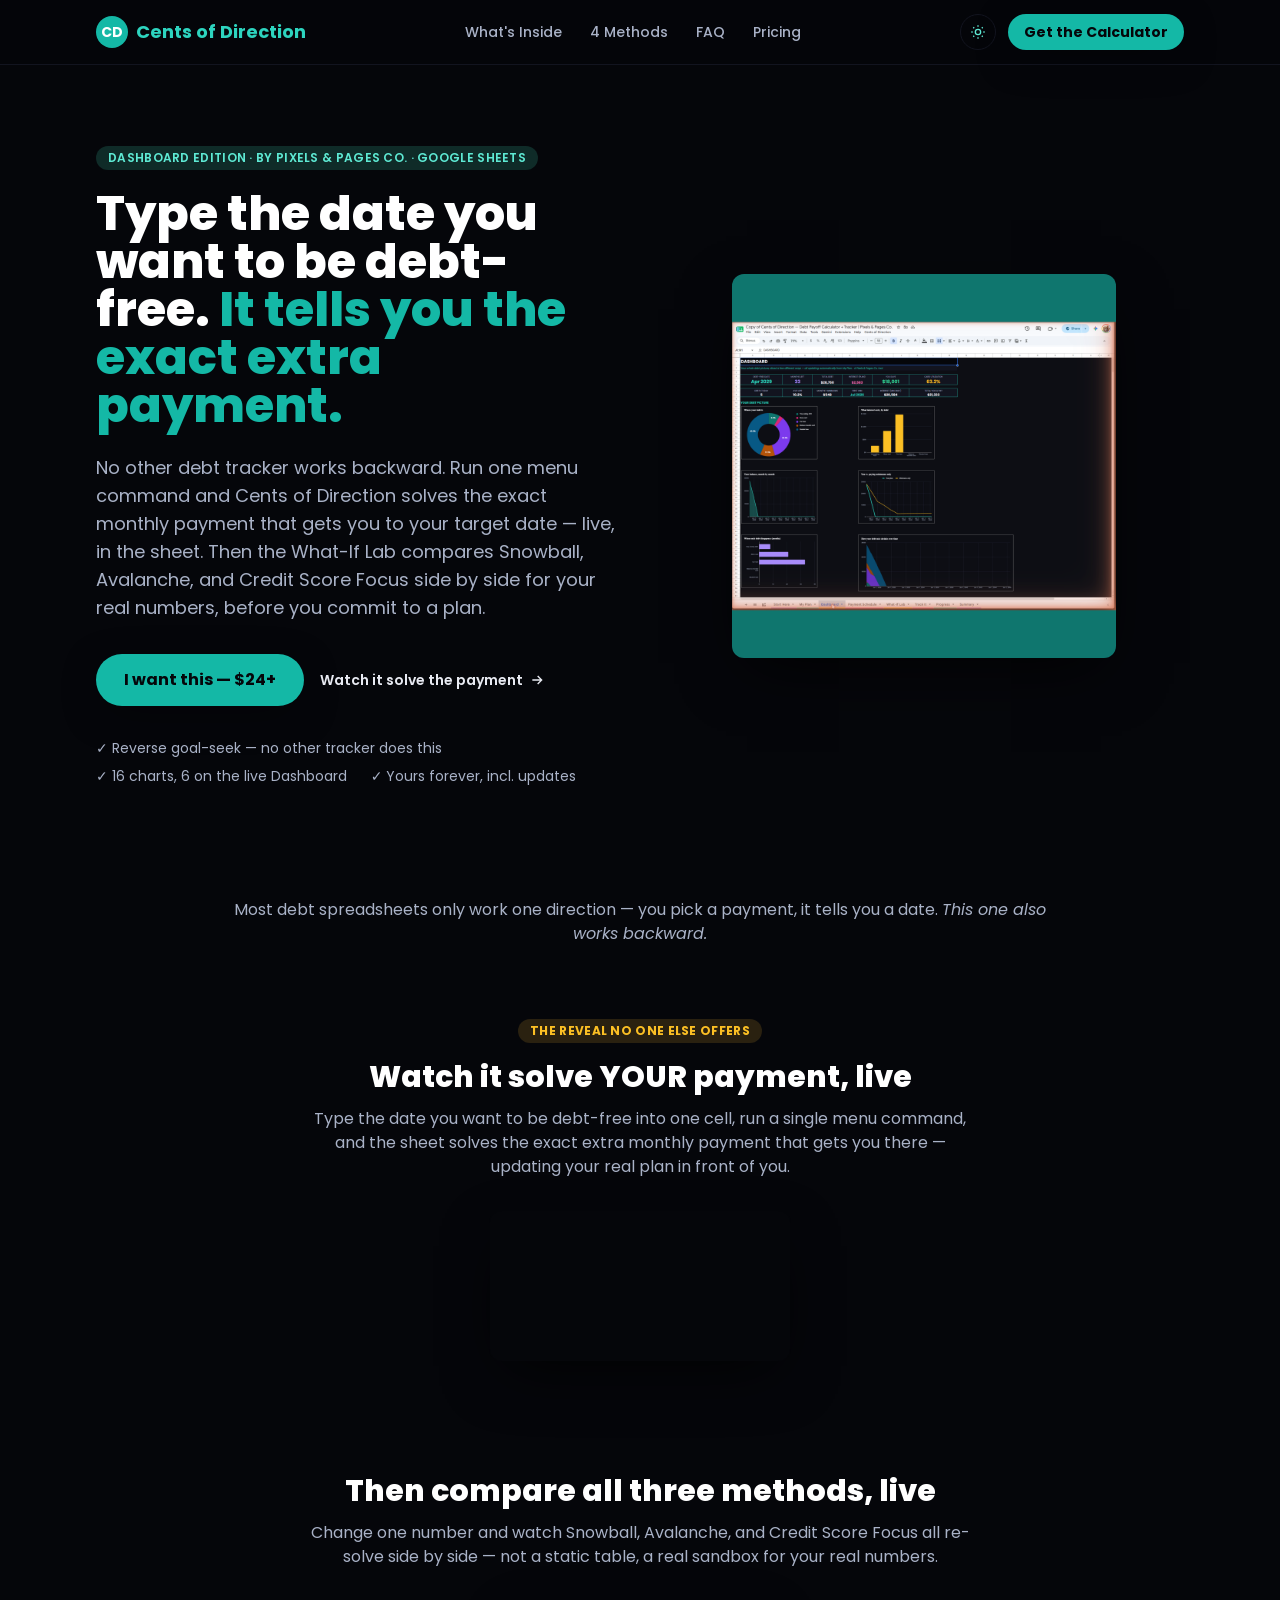
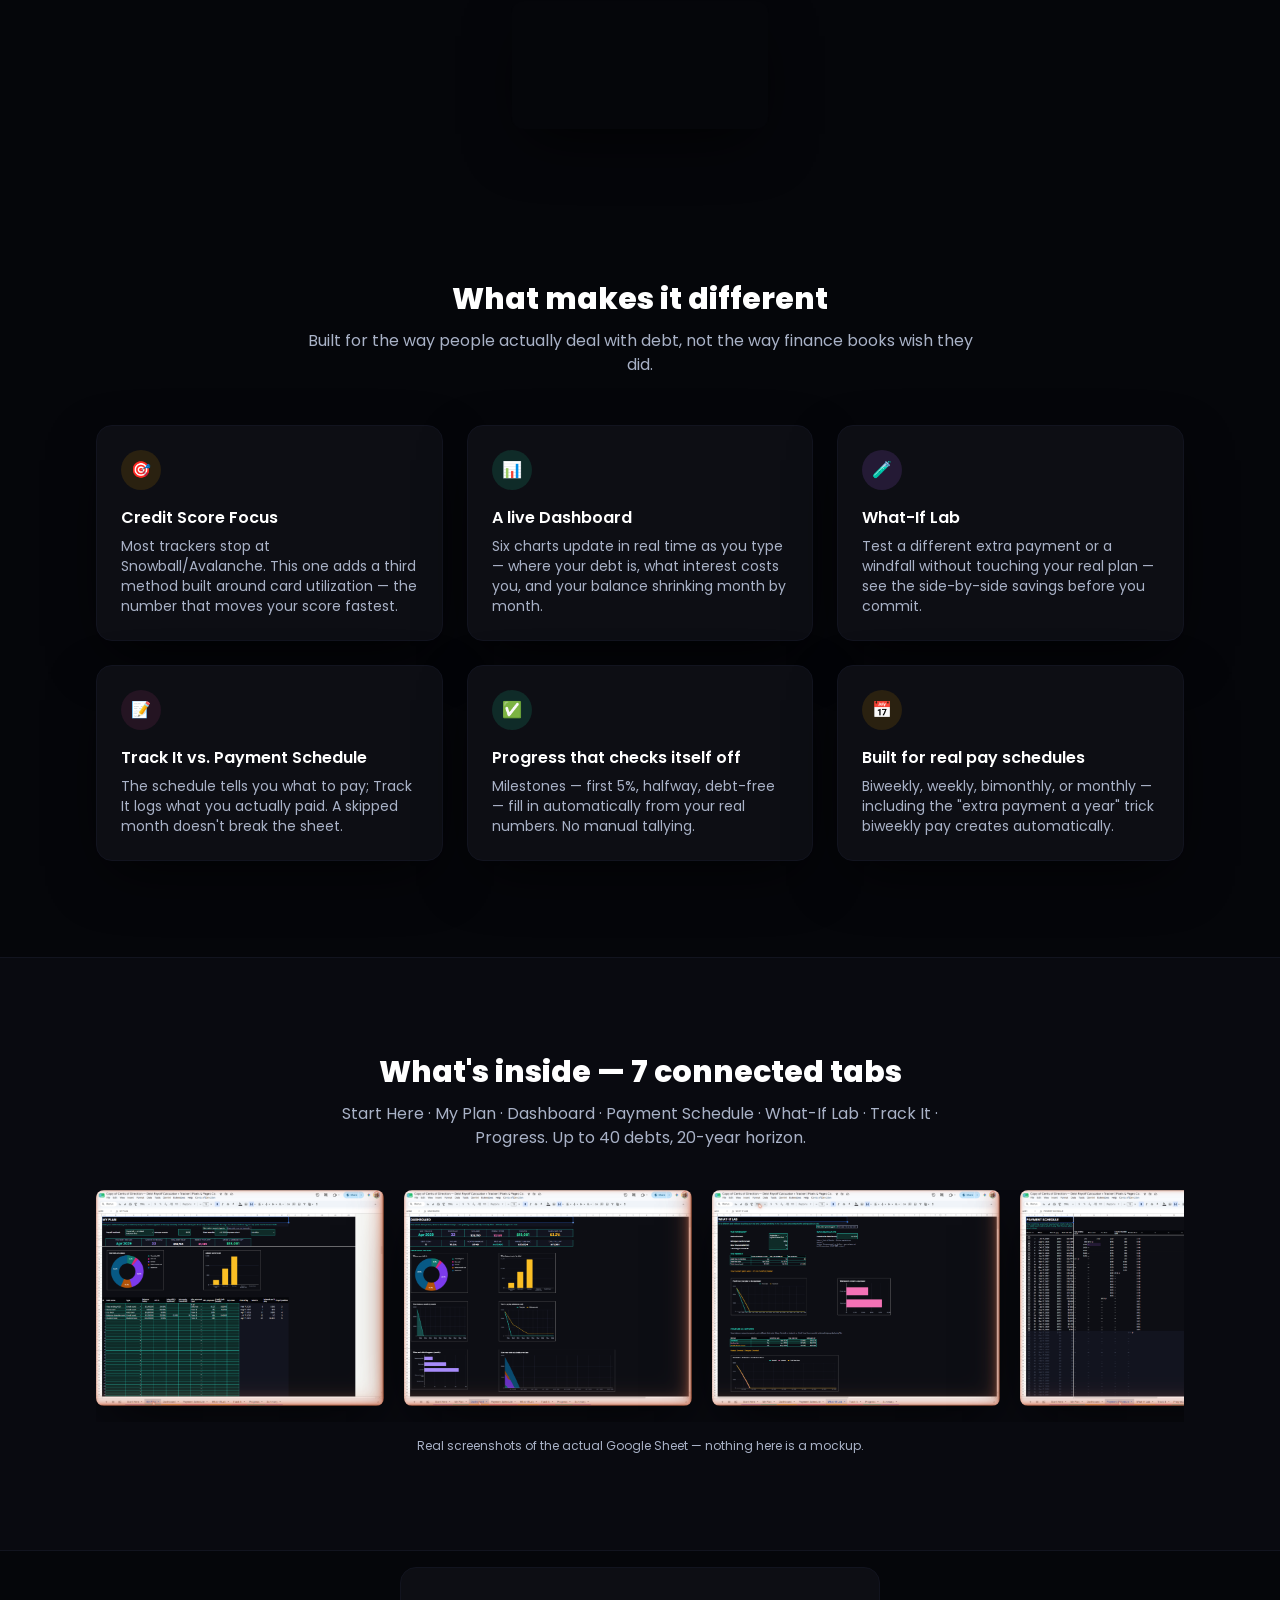
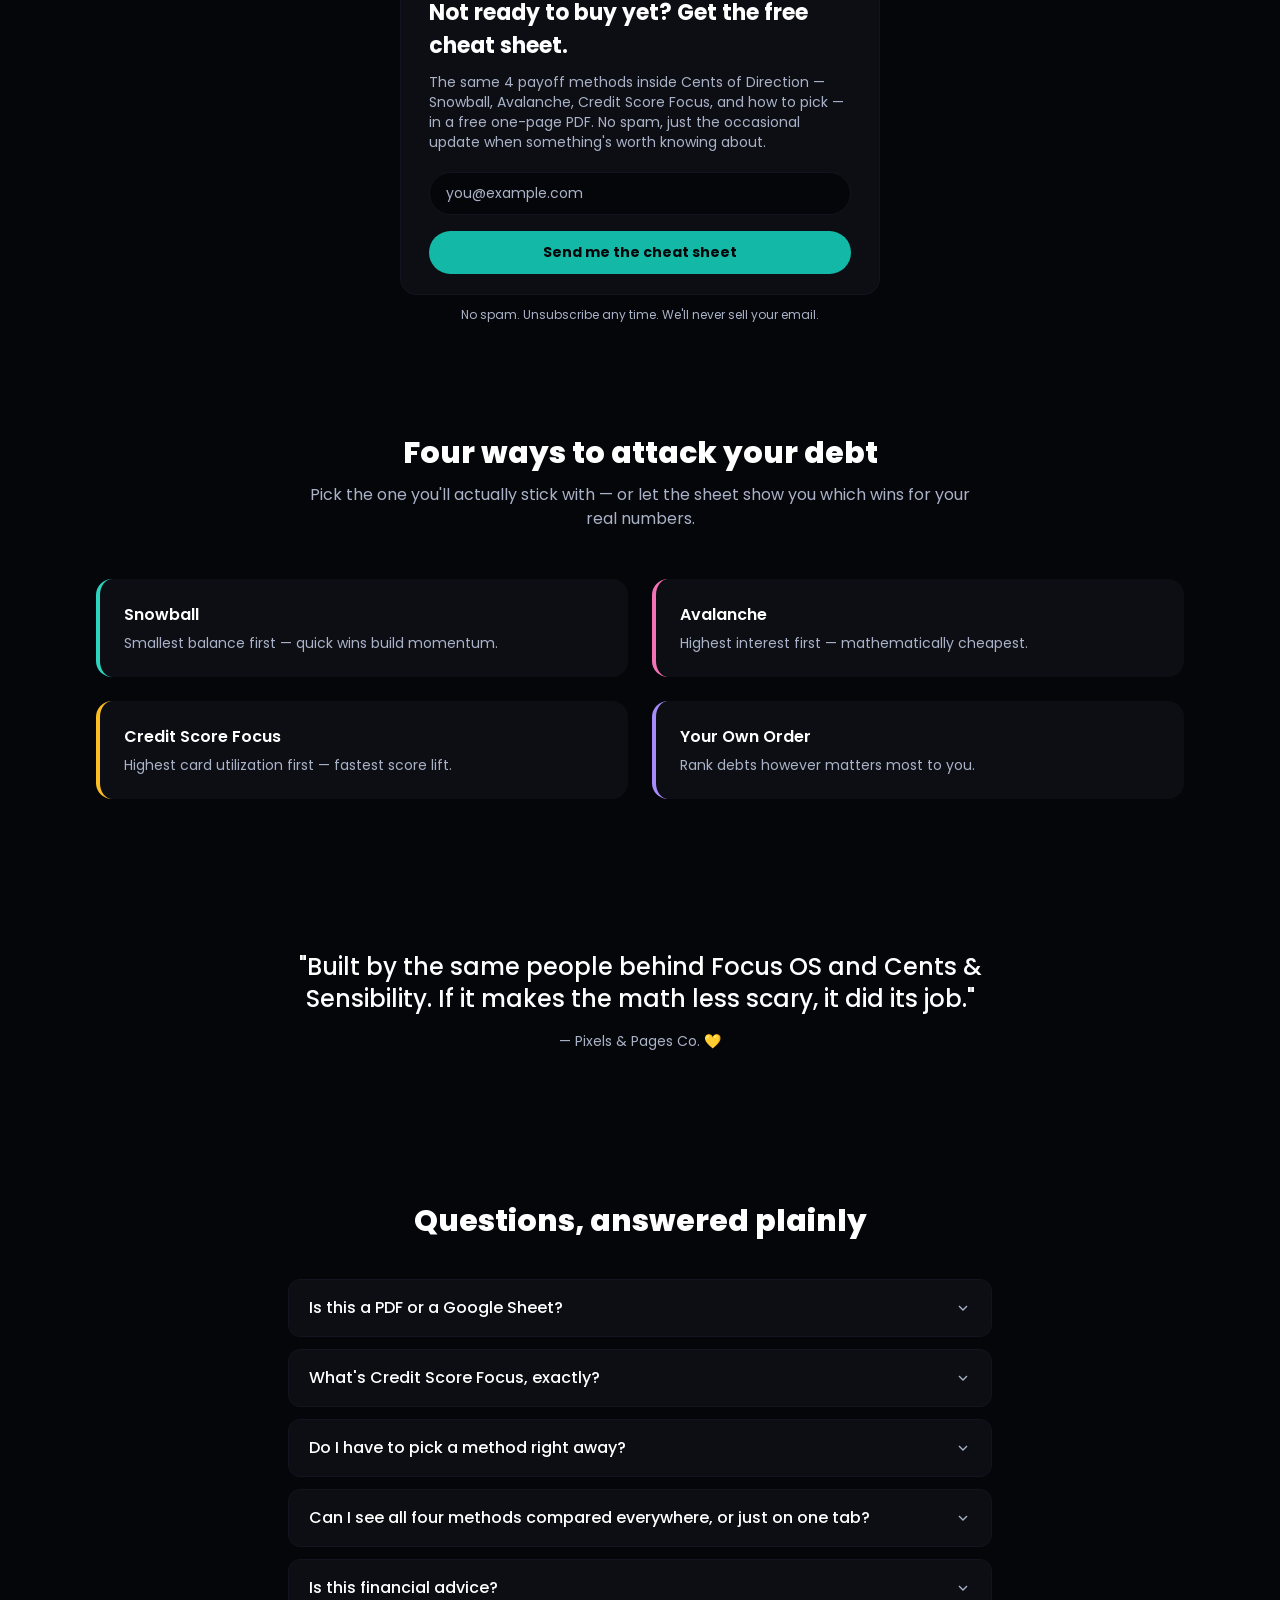
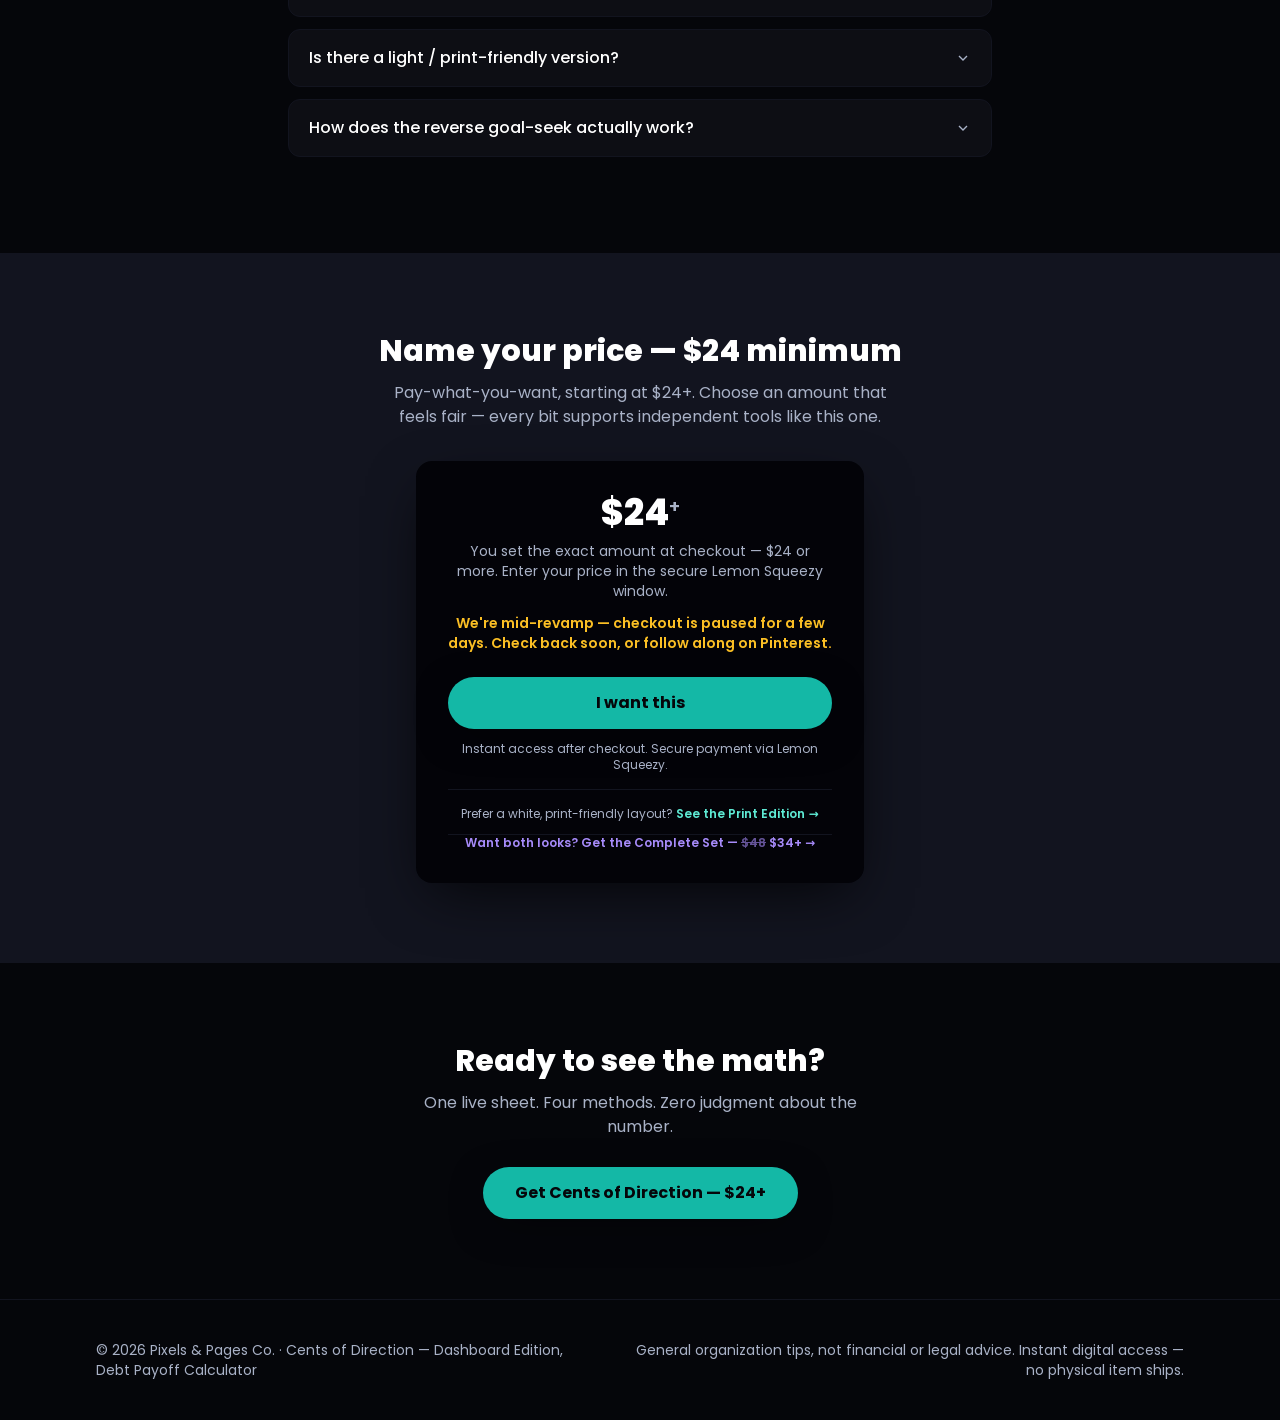
==== cents-of-direction-dark-gumroad.html @ b5b1a387 "Add Gumroad-checkout landing page variants; fix carousel lazy-load and Complete Set cross-sell LS ch" ====
<!DOCTYPE html>
<html lang="en">
<head>
<meta charset="UTF-8" />
<meta name="viewport" content="width=device-width, initial-scale=1.0" />
<title>Cents of Direction — Dashboard Edition | Debt Payoff Calculator &amp; Reverse Goal-Seek</title>
<meta name="description" content="A debt payoff calculator that works backward: type the date you want to be debt-free and it solves the exact extra payment. Snowball, Avalanche, Credit Score Focus, or your own order, with a live 3-way What-If Lab, 16 charts, and a real Dashboard. 100% Google Sheets." />
<meta name="keywords" content="debt payoff calculator, debt snowball, debt avalanche, debt free planner, budget spreadsheet, Google Sheets template, credit card payoff, debt free journey, pay off debt fast, debt tracker printable, reverse goal seek" />
<link rel="canonical" href="https://trevm03-bit.github.io/cents-of-direction/cents-of-direction-dark.html" />
<meta name="robots" content="noindex,follow" />
<!-- Gumroad checkout (softlaunch, LS pending): https://trevster64.gumroad.com/l/cfpmz -->
<!-- TEMP GUMROAD VARIANT 2026-07-20: generated from cents-of-direction-dark.html while LS's checkout is paused pending Stripe review. Once LS clears, decide whether to keep this as a permanent Gumroad-primary path or retire it and re-enable the LS buttons on the main file (see cents-of-direction-RESUME-NEXT.md). -->
<link rel="stylesheet" href="dark/tailwind.css">
<link rel="preconnect" href="https://fonts.googleapis.com"><link href="https://fonts.googleapis.com/css2?family=Poppins:wght@400;500;600;700;800&display=swap" rel="stylesheet">
<script data-goatcounter="https://pixelandpagesco.goatcounter.com/count" async src="//gc.zgo.at/count.js"></script>
<style>
  html { scroll-behavior: smooth; }
  @media (prefers-reduced-motion: reduce) {
    html { scroll-behavior: auto; }
    *, *::before, *::after { animation-duration: 0.001ms !important; animation-iteration-count: 1 !important; transition-duration: 0.001ms !important; }
  }
  .reveal { opacity: 0; transform: translateY(18px); transition: opacity 0.7s ease, transform 0.7s ease; }
  .reveal.in { opacity: 1; transform: translateY(0); }
  .cover-scroll { scrollbar-width: thin; }
  .cover-scroll::-webkit-scrollbar { height: 8px; }
  .cover-scroll::-webkit-scrollbar-thumb { background: rgba(45,212,191,0.3); border-radius: 8px; }
  .float-slow { animation: floaty 6s ease-in-out infinite; }
  @keyframes floaty { 0%,100% { transform: translateY(0px) rotate(-1deg); } 50% { transform: translateY(-10px) rotate(1deg); } }
  details > summary { list-style: none; cursor: pointer; }
  details > summary::-webkit-details-marker { display: none; }
  details[open] .chev { transform: rotate(180deg); }
</style>
</head>
<body>
<div id="cod-page-root" class="bg-white dark:bg-bg-900 text-bg-900 dark:text-bg-50 antialiased font-sans">

<!-- NAV -->
<header class="sticky top-0 z-40 backdrop-blur bg-white/85 dark:bg-bg-900/85 border-b border-bg-100 dark:border-bg-800">
  <div class="max-w-6xl mx-auto px-5 sm:px-8 h-16 flex items-center justify-between">
    <a href="#top" class="flex items-center gap-2 font-bold text-lg text-teal-600 dark:text-teal-400">
      <span class="inline-flex h-8 w-8 items-center justify-center rounded-full bg-teal-500 text-white text-sm">CD</span>
      <span class="hidden sm:inline">Cents of Direction</span>
    </a>
    <nav class="hidden md:flex items-center gap-7 text-sm font-medium text-bg-200">
      <a href="#inside" class="hover:text-teal-500 dark:hover:text-teal-300 transition-colors">What's Inside</a>
      <a href="#methods" class="hover:text-teal-500 dark:hover:text-teal-300 transition-colors">4 Methods</a>
      <a href="#faq" class="hover:text-teal-500 dark:hover:text-teal-300 transition-colors">FAQ</a>
      <a href="#pricing" class="hover:text-teal-500 dark:hover:text-teal-300 transition-colors">Pricing</a>
    </nav>
    <div class="flex items-center gap-3">
      <button id="theme-toggle" type="button" aria-label="Toggle dark mode" class="h-9 w-9 grid place-items-center rounded-full border border-bg-100 dark:border-bg-800 text-teal-600 dark:text-teal-300 hover:bg-teal-50 dark:hover:bg-bg-800 transition-colors">
        <svg id="icon-sun" xmlns="http://www.w3.org/2000/svg" class="h-4 w-4 hidden" viewBox="0 0 24 24" fill="none" stroke="currentColor" stroke-width="2"><circle cx="12" cy="12" r="4"/><path d="M12 2v2M12 20v2M4.9 4.9l1.4 1.4M17.7 17.7l1.4 1.4M2 12h2M20 12h2M4.9 19.1l1.4-1.4M17.7 6.3l1.4-1.4"/></svg>
        <svg id="icon-moon" xmlns="http://www.w3.org/2000/svg" class="h-4 w-4" viewBox="0 0 24 24" fill="none" stroke="currentColor" stroke-width="2"><path d="M21 12.8A9 9 0 1 1 11.2 3a7 7 0 0 0 9.8 9.8Z"/></svg>
      </button>
      <a href="https://trevster64.gumroad.com/l/cfpmz" data-goatcounter-click="checkout-open-dashboard" class="hidden sm:inline-flex items-center rounded-full bg-teal-500 hover:bg-teal-400 text-bg-900 text-sm font-bold px-4 py-2 shadow-soft transition-colors">
        Get the Calculator
      </a>
    </div>
  </div>
</header>

<main id="top">

  <!-- HERO -->
  <section class="relative overflow-hidden">
    <div class="absolute inset-0 -z-10 bg-gradient-to-b from-teal-50 via-white to-white dark:from-bg-800 dark:via-bg-900 dark:to-bg-900"></div>
    <div class="max-w-6xl mx-auto px-5 sm:px-8 pt-14 pb-16 md:pt-20 md:pb-24 grid md:grid-cols-2 gap-12 items-center">
      <div>
        <p class="inline-flex items-center gap-2 rounded-full bg-teal-50 dark:bg-teal-900 text-teal-700 dark:text-teal-300 text-xs font-semibold px-3 py-1 mb-5 tracking-wide uppercase">
          Dashboard Edition · By Pixels &amp; Pages Co. · Google Sheets
        </p>
        <h1 class="text-3xl sm:text-4xl md:text-5xl leading-tight font-extrabold text-bg-900 dark:text-white">
          Type the date you want to be debt-free.
          <span class="text-teal-500">It tells you the exact extra payment.</span>
        </h1>
        <p class="mt-6 text-lg text-bg-200 dark:text-bg-200 max-w-xl">
          No other debt tracker works backward. Run one menu command and Cents of Direction solves the exact monthly payment that gets you to your target date — live, in the sheet. Then the What-If Lab compares Snowball, Avalanche, and Credit Score Focus side by side for your real numbers, before you commit to a plan.
        </p>
        <div class="mt-8 flex flex-col sm:flex-row items-start sm:items-center gap-4">
          <a href="https://trevster64.gumroad.com/l/cfpmz" data-goatcounter-click="checkout-open-dashboard" class="inline-flex items-center justify-center gap-2 rounded-full bg-teal-500 hover:bg-teal-400 text-bg-900 font-bold px-7 py-3.5 shadow-soft transition-transform hover:-translate-y-0.5">
        I want this — $24+
      </a>
          <a href="#goalseek" class="inline-flex items-center gap-1.5 text-sm font-semibold text-bg-900 dark:text-bg-100 hover:text-teal-500">
            Watch it solve the payment
            <svg xmlns="http://www.w3.org/2000/svg" class="h-4 w-4" viewBox="0 0 24 24" fill="none" stroke="currentColor" stroke-width="2"><path d="M5 12h14M13 6l6 6-6 6"/></svg>
          </a>
        </div>
        <div class="mt-8 flex flex-wrap gap-x-6 gap-y-2 text-sm text-bg-200">
          <span class="inline-flex items-center gap-1.5">✓ Reverse goal-seek — no other tracker does this</span>
          <span class="inline-flex items-center gap-1.5">✓ 16 charts, 6 on the live Dashboard</span>
          <span class="inline-flex items-center gap-1.5">✓ Yours forever, incl. updates</span>
        </div>
      </div>
      <div class="relative flex justify-center">
        <div class="absolute -inset-8 bg-teal-200/40 dark:bg-teal-900/30 blur-3xl rounded-full -z-10"></div>
        <img
          src="dark/cover-real.png"
          alt="Real screenshot of the Cents of Direction Dashboard tab — six live charts and KPI tiles"
          class="float-slow w-72 sm:w-96 rounded-xl shadow-soft dark:shadow-softd ring-1 ring-black/5"
        />
      </div>
    </div>
  </section>

  <!-- EMPATHY STRIP -->
  <section class="reveal max-w-4xl mx-auto px-5 sm:px-8 py-4 text-center">
    <p class="text-bg-200">
      Most debt spreadsheets only work one direction — you pick a payment, it tells you a date.
      <em>This one also works backward.</em>
    </p>
  </section>

  <!-- SEE IT IN ACTION: REVERSE GOAL-SEEK (the wedge, above the fold) -->
  <section id="goalseek" class="reveal max-w-6xl mx-auto px-5 sm:px-8 py-10 md:py-14">
    <div class="text-center max-w-2xl mx-auto mb-8">
      <p class="inline-flex items-center gap-1.5 rounded-full bg-copper-900 text-copper-400 text-xs font-bold px-3 py-1 mb-4 tracking-wide uppercase">The reveal no one else offers</p>
      <h2 class="text-2xl sm:text-3xl font-extrabold text-bg-900 dark:text-white">Watch it solve YOUR payment, live</h2>
      <p class="mt-3 text-bg-200">Type the date you want to be debt-free into one cell, run a single menu command, and the sheet solves the exact extra monthly payment that gets you there — updating your real plan in front of you.</p>
    </div>
    <div class="flex justify-center">
      <video
        class="w-64 sm:w-80 rounded-xl shadow-soft dark:shadow-softd ring-1 ring-black/5"
        src="dark/goalseek-reveal.mp4"
        autoplay muted loop playsinline preload="metadata"
        aria-label="Reverse goal-seek demo: typing a target debt-free date and watching the exact extra payment solve live"
        onplay="if (window.goatcounter) { window.goatcounter.count({path: 'goalseek-video-play-dashboard', event: true}); }"
      ></video>
    </div>
  </section>

  <!-- SEE IT IN ACTION: WHAT-IF LAB -->
  <section class="reveal max-w-6xl mx-auto px-5 sm:px-8 py-10 md:py-14">
    <div class="text-center max-w-2xl mx-auto mb-8">
      <h2 class="text-2xl sm:text-3xl font-extrabold text-bg-900 dark:text-white">Then compare all three methods, live</h2>
      <p class="mt-3 text-bg-200">Change one number and watch Snowball, Avalanche, and Credit Score Focus all re-solve side by side — not a static table, a real sandbox for your real numbers.</p>
    </div>
    <div class="flex justify-center">
      <video
        class="w-56 sm:w-64 rounded-xl shadow-soft dark:shadow-softd ring-1 ring-black/5"
        src="dark/compare-all-methods.mp4"
        autoplay muted loop playsinline preload="metadata"
        aria-label="What-If Lab demo: comparing Snowball, Avalanche, and Credit Score Focus side by side"
      ></video>
    </div>
  </section>

  <!-- WHAT MAKES IT DIFFERENT -->
  <section class="max-w-6xl mx-auto px-5 sm:px-8 py-16 md:py-24">
    <div class="text-center max-w-2xl mx-auto mb-12 reveal">
      <h2 class="text-2xl sm:text-3xl font-extrabold text-bg-900 dark:text-white">What makes it different</h2>
      <p class="mt-3 text-bg-200">Built for the way people actually deal with debt, not the way finance books wish they did.</p>
    </div>
    <div class="grid sm:grid-cols-2 lg:grid-cols-3 gap-6">
      <div class="reveal bg-bg-50 dark:bg-bg-850 border border-bg-100 dark:border-bg-800 rounded-2xl p-6 shadow-soft dark:shadow-softd">
        <div class="h-10 w-10 rounded-full bg-copper-900 dark:bg-copper-900 text-copper-400 grid place-items-center mb-4">🎯</div>
        <h3 class="font-semibold text-bg-900 dark:text-white mb-1.5">Credit Score Focus</h3>
        <p class="text-sm text-bg-200">Most trackers stop at Snowball/Avalanche. This one adds a third method built around card utilization — the number that moves your score fastest.</p>
      </div>
      <div class="reveal bg-bg-50 dark:bg-bg-850 border border-bg-100 dark:border-bg-800 rounded-2xl p-6 shadow-soft dark:shadow-softd">
        <div class="h-10 w-10 rounded-full bg-teal-900 dark:bg-teal-900 text-teal-400 grid place-items-center mb-4">📊</div>
        <h3 class="font-semibold text-bg-900 dark:text-white mb-1.5">A live Dashboard</h3>
        <p class="text-sm text-bg-200">Six charts update in real time as you type — where your debt is, what interest costs you, and your balance shrinking month by month.</p>
      </div>
      <div class="reveal bg-bg-50 dark:bg-bg-850 border border-bg-100 dark:border-bg-800 rounded-2xl p-6 shadow-soft dark:shadow-softd">
        <div class="h-10 w-10 rounded-full bg-purple-900 dark:bg-purple-900 text-purple-400 grid place-items-center mb-4">🧪</div>
        <h3 class="font-semibold text-bg-900 dark:text-white mb-1.5">What-If Lab</h3>
        <p class="text-sm text-bg-200">Test a different extra payment or a windfall without touching your real plan — see the side-by-side savings before you commit.</p>
      </div>
      <div class="reveal bg-bg-50 dark:bg-bg-850 border border-bg-100 dark:border-bg-800 rounded-2xl p-6 shadow-soft dark:shadow-softd">
        <div class="h-10 w-10 rounded-full bg-pink-500/10 text-pink-400 grid place-items-center mb-4">📝</div>
        <h3 class="font-semibold text-bg-900 dark:text-white mb-1.5">Track It vs. Payment Schedule</h3>
        <p class="text-sm text-bg-200">The schedule tells you what to pay; Track It logs what you actually paid. A skipped month doesn't break the sheet.</p>
      </div>
      <div class="reveal bg-bg-50 dark:bg-bg-850 border border-bg-100 dark:border-bg-800 rounded-2xl p-6 shadow-soft dark:shadow-softd">
        <div class="h-10 w-10 rounded-full bg-teal-900 dark:bg-teal-900 text-teal-400 grid place-items-center mb-4">✅</div>
        <h3 class="font-semibold text-bg-900 dark:text-white mb-1.5">Progress that checks itself off</h3>
        <p class="text-sm text-bg-200">Milestones — first 5%, halfway, debt-free — fill in automatically from your real numbers. No manual tallying.</p>
      </div>
      <div class="reveal bg-bg-50 dark:bg-bg-850 border border-bg-100 dark:border-bg-800 rounded-2xl p-6 shadow-soft dark:shadow-softd">
        <div class="h-10 w-10 rounded-full bg-copper-900 dark:bg-copper-900 text-copper-400 grid place-items-center mb-4">📅</div>
        <h3 class="font-semibold text-bg-900 dark:text-white mb-1.5">Built for real pay schedules</h3>
        <p class="text-sm text-bg-200">Biweekly, weekly, bimonthly, or monthly — including the "extra payment a year" trick biweekly pay creates automatically.</p>
      </div>
    </div>
  </section>

  <!-- INSIDE / PREVIEW CAROUSEL -->
  <section id="inside" class="bg-bg-50 dark:bg-bg-850/60 py-16 md:py-24 border-y border-bg-100 dark:border-bg-800">
    <div class="max-w-6xl mx-auto px-5 sm:px-8">
      <div class="text-center max-w-2xl mx-auto mb-10 reveal">
        <h2 class="text-2xl sm:text-3xl font-extrabold text-bg-900 dark:text-white">What's inside — 7 connected tabs</h2>
        <p class="mt-3 text-bg-200">
          Start Here · My Plan · Dashboard · Payment Schedule · What-If Lab · Track It · Progress. Up to 40 debts, 20-year horizon.
        </p>
      </div>
      <div class="cover-scroll reveal flex gap-5 overflow-x-auto pb-4 snap-x snap-mandatory">
        <img src="dark/stills/my-plan.png" alt="Real screenshot — My Plan, enter debts once and pick a method" class="snap-center shrink-0 w-56 sm:w-72 rounded-lg shadow-soft dark:shadow-softd ring-1 ring-black/5" />
        <img src="dark/stills/dashboard.png" alt="Real screenshot — Dashboard with six live charts" class="snap-center shrink-0 w-56 sm:w-72 rounded-lg shadow-soft dark:shadow-softd ring-1 ring-black/5" />
        <img src="dark/stills/what-if-lab.png" alt="Real screenshot — What-If Lab, reverse goal-seek and 3-way method compare" class="snap-center shrink-0 w-56 sm:w-72 rounded-lg shadow-soft dark:shadow-softd ring-1 ring-black/5" />
        <img src="dark/stills/payment-schedule.png" alt="Real screenshot — Payment Schedule, every payment laid out" class="snap-center shrink-0 w-56 sm:w-72 rounded-lg shadow-soft dark:shadow-softd ring-1 ring-black/5" />
        <img src="dark/stills/track-it.png" alt="Real screenshot — Track It, logging what you actually paid" class="snap-center shrink-0 w-56 sm:w-72 rounded-lg shadow-soft dark:shadow-softd ring-1 ring-black/5" />
        <img src="dark/stills/progress.png" alt="Real screenshot — Progress milestones filling in automatically" class="snap-center shrink-0 w-56 sm:w-72 rounded-lg shadow-soft dark:shadow-softd ring-1 ring-black/5" />
      </div>
      <p class="reveal text-center text-xs text-bg-200 mt-4">Real screenshots of the actual Google Sheet — nothing here is a mockup.</p>
    </div>
  </section>

  <!-- EMAIL OPT-IN / LEAD MAGNET -->
  <section id="cheat-sheet" class="reveal max-w-2xl mx-auto px-5 sm:px-8 py-4 md:py-8">
    <style type="text/css">@import url("https://assets.mlcdn.com/fonts.css?version=1784201");</style>
    <style type="text/css">
    .ml-form-embedSubmitLoad { display: inline-block; width: 20px; height: 20px; }
    .g-recaptcha { transform: scale(1); -webkit-transform: scale(1); transform-origin: 0 0; -webkit-transform-origin: 0 0; height: ; }
    .sr-only { position: absolute; width: 1px; height: 1px; padding: 0; margin: -1px; overflow: hidden; clip: rect(0,0,0,0); border: 0; }
    .ml-form-embedSubmitLoad:after { content: " "; display: block; width: 11px; height: 11px; margin: 1px; border-radius: 50%; border: 4px solid #fff; border-color: #ffffff #ffffff #ffffff transparent; animation: ml-form-embedSubmitLoad 1.2s linear infinite; }
    @keyframes ml-form-embedSubmitLoad { 0% { transform: rotate(0deg); } 100% { transform: rotate(360deg); } }
    #mlb2-43909815.ml-form-embedContainer { box-sizing: border-box; display: table; margin: 0 auto; position: static; width: 100% !important; }
    #mlb2-43909815.ml-form-embedContainer h4, #mlb2-43909815.ml-form-embedContainer p, #mlb2-43909815.ml-form-embedContainer span, #mlb2-43909815.ml-form-embedContainer button { text-transform: none !important; letter-spacing: normal !important; }
    #mlb2-43909815.ml-form-embedContainer .ml-form-embedWrapper { background-color: #0d0e14; border-width: 1px; border-color: #12141f; border-radius: 16px; box-sizing: border-box; display: inline-block !important; margin: 0; padding: 0; position: relative; }
    #mlb2-43909815.ml-form-embedContainer .ml-form-embedWrapper.embedForm { max-width: 480px; width: 100%; }
    #mlb2-43909815.ml-form-embedContainer .ml-form-align-center { text-align: center; }
    #mlb2-43909815.ml-form-embedContainer .ml-form-embedWrapper .ml-form-embedBody { padding: 28px 28px 0 28px; }
    #mlb2-43909815.ml-form-embedContainer .ml-form-embedWrapper .ml-form-embedBody .ml-form-embedContent { text-align: left; margin: 0 0 20px 0; }
    #mlb2-43909815.ml-form-embedContainer .ml-form-embedWrapper .ml-form-embedBody .ml-form-embedContent h4 { color: #ffffff; font-family: 'Poppins', 'Open Sans', Arial, Helvetica, sans-serif; font-size: 22px; font-weight: 700; margin: 0 0 10px 0; text-align: left; }
    #mlb2-43909815.ml-form-embedContainer .ml-form-embedWrapper .ml-form-embedBody .ml-form-embedContent p { color: #a9b2c7; font-family: 'Poppins', 'Open Sans', Arial, Helvetica, sans-serif; font-size: 14px; font-weight: 400; line-height: 20px; margin: 0; text-align: left; }
    #mlb2-43909815.ml-form-embedContainer .ml-form-embedWrapper .ml-block-form .ml-field-group { text-align: left!important; }
    #mlb2-43909815.ml-form-embedContainer .ml-form-embedWrapper .ml-form-embedBody .ml-form-formContent, #mlb2-43909815.ml-form-embedContainer .ml-form-embedWrapper .ml-form-embedBody .ml-form-checkboxRow { margin: 0 0 16px 0; width: 100%; }
    #mlb2-43909815.ml-form-embedContainer .ml-form-embedWrapper .ml-form-embedBody .ml-form-fieldRow { margin: 0; width: 100%; }
    #mlb2-43909815.ml-form-embedContainer .ml-form-embedWrapper .ml-form-embedBody .ml-form-fieldRow input { background-color: #05060a !important; color: #e8eaf2 !important; border-color: #12141f; border-radius: 999px !important; border-style: solid !important; border-width: 1px !important; font-family: 'Poppins', 'Open Sans', Arial, Helvetica, sans-serif; font-size: 14px !important; line-height: 21px !important; margin: 0; padding: 10px 16px !important; width: 100% !important; box-sizing: border-box !important; max-width: 100% !important; }
    #mlb2-43909815.ml-form-embedContainer .ml-form-embedWrapper .ml-form-embedBody .ml-form-fieldRow input::placeholder { color: #a9b2c7; }
    #mlb2-43909815.ml-form-embedContainer .ml-form-embedWrapper .ml-form-embedBody .ml-form-embedSubmit { margin: 0 0 20px 0; float: left; width: 100%; }
    #mlb2-43909815.ml-form-embedContainer .ml-form-embedWrapper .ml-form-embedBody .ml-form-embedSubmit button { background-color: #14b8a6 !important; border: none !important; border-radius: 999px !important; box-shadow: none !important; color: #05060a !important; cursor: pointer; font-family: 'Poppins', 'Open Sans', Arial, Helvetica, sans-serif !important; font-size: 14px !important; font-weight: 700 !important; line-height: 21px !important; height: auto; padding: 11px !important; width: 100% !important; box-sizing: border-box !important; }
    #mlb2-43909815.ml-form-embedContainer .ml-form-embedWrapper .ml-form-embedBody .ml-form-embedSubmit button.loading { display: none; }
    #mlb2-43909815.ml-form-embedContainer .ml-form-embedWrapper .ml-form-embedBody .ml-form-embedSubmit button:hover { background-color: #2dd4bf !important; }
    #mlb2-43909815.ml-form-embedContainer .ml-form-embedWrapper .ml-form-successBody { padding: 28px; }
    #mlb2-43909815.ml-form-embedContainer .ml-form-embedWrapper .ml-form-successBody .ml-form-successContent { text-align: center; margin: 0; }
    #mlb2-43909815.ml-form-embedContainer .ml-form-embedWrapper .ml-form-successBody .ml-form-successContent h4 { color: #ffffff; font-family: 'Poppins', sans-serif; font-size: 20px; margin: 0 0 8px 0; }
    #mlb2-43909815.ml-form-embedContainer .ml-form-embedWrapper .ml-form-successBody .ml-form-successContent p { color: #a9b2c7; font-family: 'Poppins', sans-serif; font-size: 14px; margin: 0; }
    .ml-error input { border-color: #ec4899 !important; }
    @media only screen and (max-width: 400px){ .ml-form-embedWrapper.embedForm { width: 100%!important; } }
    </style>
    <div id="mlb2-43909815" class="ml-form-embedContainer ml-subscribe-form ml-subscribe-form-43909815">
      <div class="ml-form-align-center">
        <div class="ml-form-embedWrapper embedForm">
          <div class="ml-form-embedBody ml-form-embedBodyDefault row-form">
            <div class="ml-form-embedContent">
              <h4>Not ready to buy yet? Get the free cheat sheet.</h4>
              <p>The same 4 payoff methods inside Cents of Direction — Snowball, Avalanche, Credit Score Focus, and how to pick — in a free one-page PDF. No spam, just the occasional update when something's worth knowing about.</p>
            </div>
            <form class="ml-block-form" action="https://assets.mailerlite.com/jsonp/2519636/forms/193464809424946713/subscribe" data-code="" method="post" target="_blank">
              <div class="ml-form-formContent">
                <div class="ml-form-fieldRow ml-last-item">
                  <div class="ml-field-group ml-field-email ml-validate-email ml-validate-required">
                    <input aria-label="email" aria-required="true" type="email" class="form-control" name="fields[email]" placeholder="you@example.com" autocomplete="email">
                  </div>
                </div>
              </div>
              <input type="hidden" name="ml-submit" value="1">
              <div class="ml-form-embedSubmit">
                <button type="submit" class="primary">Send me the cheat sheet</button>
                <button disabled="disabled" style="display: none;" type="button" class="loading"><div class="ml-form-embedSubmitLoad"></div><span class="sr-only">Loading...</span></button>
              </div>
              <input type="hidden" name="anticsrf" value="true">
            </form>
          </div>
          <div class="ml-form-successBody row-success" style="display: none">
            <div class="ml-form-successContent">
              <h4>Thank you!</h4>
              <p>Check your inbox for the cheat sheet — it should land any minute.</p>
            </div>
          </div>
        </div>
      </div>
    </div>
    <p class="text-center text-xs text-bg-200 mt-3">No spam. Unsubscribe any time. We'll never sell your email.</p>
    <script>
      function ml_webform_success_43909815() {
        var $ = ml_jQuery || jQuery;
        $('.ml-subscribe-form-43909815 .row-success').show();
        $('.ml-subscribe-form-43909815 .row-form').hide();
      }
    </script>
    <script src="https://groot.mailerlite.com/js/w/webforms.min.js?v83147fa8ce2d95cb73ece7f28b469519" type="text/javascript"></script>
    <script>fetch("https://assets.mailerlite.com/jsonp/2519636/forms/193464809424946713/takel")</script>
  </section>

  <!-- METHODS -->
  <section id="methods" class="max-w-6xl mx-auto px-5 sm:px-8 py-16 md:py-24">
    <div class="text-center max-w-2xl mx-auto mb-12 reveal">
      <h2 class="text-2xl sm:text-3xl font-extrabold text-bg-900 dark:text-white">Four ways to attack your debt</h2>
      <p class="mt-3 text-bg-200">Pick the one you'll actually stick with — or let the sheet show you which wins for your real numbers.</p>
    </div>
    <div class="grid md:grid-cols-2 gap-6">
      <div class="reveal p-6 rounded-2xl border-l-4 border-teal-400 bg-bg-50 dark:bg-bg-850">
        <h3 class="font-semibold text-bg-900 dark:text-white">Snowball</h3>
        <p class="text-sm text-bg-200 mt-1.5">Smallest balance first — quick wins build momentum.</p>
      </div>
      <div class="reveal p-6 rounded-2xl border-l-4 border-pink-400 bg-bg-50 dark:bg-bg-850">
        <h3 class="font-semibold text-bg-900 dark:text-white">Avalanche</h3>
        <p class="text-sm text-bg-200 mt-1.5">Highest interest first — mathematically cheapest.</p>
      </div>
      <div class="reveal p-6 rounded-2xl border-l-4 border-copper-400 bg-bg-50 dark:bg-bg-850">
        <h3 class="font-semibold text-bg-900 dark:text-white">Credit Score Focus</h3>
        <p class="text-sm text-bg-200 mt-1.5">Highest card utilization first — fastest score lift.</p>
      </div>
      <div class="reveal p-6 rounded-2xl border-l-4 border-purple-400 bg-bg-50 dark:bg-bg-850">
        <h3 class="font-semibold text-bg-900 dark:text-white">Your Own Order</h3>
        <p class="text-sm text-bg-200 mt-1.5">Rank debts however matters most to you.</p>
      </div>
    </div>
  </section>

  <!-- TRUST / MAKER NOTE -->
  <section class="relative overflow-hidden">
    <div class="absolute inset-0 -z-10 bg-teal-600 dark:bg-bg-800"></div>
    <div class="max-w-3xl mx-auto px-5 sm:px-8 py-14 text-center reveal">
      <p class="text-xl sm:text-2xl text-white leading-relaxed font-medium">
        "Built by the same people behind Focus OS and Cents &amp; Sensibility. If it makes the math less scary, it did its job."
      </p>
      <p class="mt-4 text-teal-100/80 dark:text-bg-200 text-sm">— Pixels &amp; Pages Co. 💛</p>
    </div>
  </section>

  <!-- FAQ -->
  <section id="faq" class="max-w-3xl mx-auto px-5 sm:px-8 py-16 md:py-24">
    <h2 class="reveal text-2xl sm:text-3xl font-extrabold text-bg-900 dark:text-white text-center mb-10">Questions, answered plainly</h2>
    <div class="space-y-3">
      <details class="reveal group bg-bg-50 dark:bg-bg-850 border border-bg-100 dark:border-bg-800 rounded-xl px-5 py-4">
        <summary class="flex items-center justify-between font-medium text-bg-900 dark:text-white">
          Is this a PDF or a Google Sheet?
          <svg class="chev h-4 w-4 shrink-0 transition-transform text-bg-200" viewBox="0 0 24 24" fill="none" stroke="currentColor" stroke-width="2"><path d="M6 9l6 6 6-6"/></svg>
        </summary>
        <p class="mt-3 text-sm text-bg-200">A live Google Sheet, not a PDF. After checkout you'll get a link to click "Make a Copy" — it lands in your own Drive, fully editable, no plugin or login beyond your normal Google account.</p>
      </details>
      <details class="reveal group bg-bg-50 dark:bg-bg-850 border border-bg-100 dark:border-bg-800 rounded-xl px-5 py-4">
        <summary class="flex items-center justify-between font-medium text-bg-900 dark:text-white">
          What's Credit Score Focus, exactly?
          <svg class="chev h-4 w-4 shrink-0 transition-transform text-bg-200" viewBox="0 0 24 24" fill="none" stroke="currentColor" stroke-width="2"><path d="M6 9l6 6 6-6"/></svg>
        </summary>
        <p class="mt-3 text-sm text-bg-200">A payoff order built around card utilization instead of balance or interest rate — it tackles whichever card is closest to hurting your credit score, and shows exactly when each card hits a utilization goal you set.</p>
      </details>
      <details class="reveal group bg-bg-50 dark:bg-bg-850 border border-bg-100 dark:border-bg-800 rounded-xl px-5 py-4">
        <summary class="flex items-center justify-between font-medium text-bg-900 dark:text-white">
          Do I have to pick a method right away?
          <svg class="chev h-4 w-4 shrink-0 transition-transform text-bg-200" viewBox="0 0 24 24" fill="none" stroke="currentColor" stroke-width="2"><path d="M6 9l6 6 6-6"/></svg>
        </summary>
        <p class="mt-3 text-sm text-bg-200">No — What-If Lab always shows Snowball vs. Avalanche vs. Credit Score Focus side by side for your real numbers, so you can compare before committing, and change your mind later without losing anything.</p>
      </details>
      <details class="reveal group bg-bg-50 dark:bg-bg-850 border border-bg-100 dark:border-bg-800 rounded-xl px-5 py-4">
        <summary class="flex items-center justify-between font-medium text-bg-900 dark:text-white">
          Can I see all four methods compared everywhere, or just on one tab?
          <svg class="chev h-4 w-4 shrink-0 transition-transform text-bg-200" viewBox="0 0 24 24" fill="none" stroke="currentColor" stroke-width="2"><path d="M6 9l6 6 6-6"/></svg>
        </summary>
        <p class="mt-3 text-sm text-bg-200">The What-If Lab tab is exactly where that happens — it automatically compares Snowball, Avalanche, and Credit Score Focus side by side, using your real numbers. Every other tab (My Plan, Dashboard, Payment Schedule, Track It, Progress) follows whichever single method you've chosen on My Plan, and "Your own order" is a 4th option you can select there too — it just sits outside the automatic 3-way comparison since it's a custom ranking, not a fixed formula.</p>
      </details>
      <details class="reveal group bg-bg-50 dark:bg-bg-850 border border-bg-100 dark:border-bg-800 rounded-xl px-5 py-4">
        <summary class="flex items-center justify-between font-medium text-bg-900 dark:text-white">
          Is this financial advice?
          <svg class="chev h-4 w-4 shrink-0 transition-transform text-bg-200" viewBox="0 0 24 24" fill="none" stroke="currentColor" stroke-width="2"><path d="M6 9l6 6 6-6"/></svg>
        </summary>
        <p class="mt-3 text-sm text-bg-200">No. This tool offers general organization and planning structure, not financial or legal advice. For decisions specific to you, talk to a licensed professional.</p>
      </details>
      <details class="reveal group bg-bg-50 dark:bg-bg-850 border border-bg-100 dark:border-bg-800 rounded-xl px-5 py-4">
        <summary class="flex items-center justify-between font-medium text-bg-900 dark:text-white">
          Is there a light / print-friendly version?
          <svg class="chev h-4 w-4 shrink-0 transition-transform text-bg-200" viewBox="0 0 24 24" fill="none" stroke="currentColor" stroke-width="2"><path d="M6 9l6 6 6-6"/></svg>
        </summary>
        <p class="mt-3 text-sm text-bg-200">Yes — the exact same calculator, including the reverse goal-seek and What-If Lab, on a white, toner-friendly background, sold separately as the "Print Edition." <a href="cents-of-direction-light-gumroad.html" class="font-semibold text-teal-600 dark:text-teal-300 hover:underline">See it here →</a></p>
      </details>
      <details class="reveal group bg-bg-50 dark:bg-bg-850 border border-bg-100 dark:border-bg-800 rounded-xl px-5 py-4">
        <summary class="flex items-center justify-between font-medium text-bg-900 dark:text-white">
          How does the reverse goal-seek actually work?
          <svg class="chev h-4 w-4 shrink-0 transition-transform text-bg-200" viewBox="0 0 24 24" fill="none" stroke="currentColor" stroke-width="2"><path d="M6 9l6 6 6-6"/></svg>
        </summary>
        <p class="mt-3 text-sm text-bg-200">The What-If Lab tab has a "Work Backwards" section: type the date you want to be debt-free, then run the command from the sheet's own "Cents of Direction" menu. It solves for the exact extra monthly payment that gets you there and shows you the number — all inside your own copy, no add-ons or external tools involved. (The first run asks for a one-time Google authorization — normal for any custom Sheets menu, not a bug.)</p>
      </details>
    </div>
  </section>

  <!-- PRICING -->
  <section id="pricing" class="bg-teal-600 dark:bg-bg-800 relative overflow-hidden">
    <div class="max-w-3xl mx-auto px-5 sm:px-8 py-16 md:py-20 text-center">
      <h2 class="reveal text-2xl sm:text-3xl font-extrabold text-white">Name your price — $24 minimum</h2>
      <p class="reveal mt-3 text-teal-50 dark:text-bg-200 max-w-lg mx-auto">
        Pay-what-you-want, starting at $24+. Choose an amount that feels fair — every bit supports independent tools like this one.
      </p>

      <div class="reveal mt-8 bg-white dark:bg-bg-950 rounded-2xl shadow-soft dark:shadow-softd max-w-md mx-auto p-6 sm:p-8">
        <p class="text-4xl font-extrabold text-bg-900 dark:text-white">$24<span class="text-lg font-semibold text-bg-200 align-top">+</span></p>
        <p class="mt-2 text-sm text-bg-200">You set the exact amount at checkout — $24 or more. Enter your price in the secure Lemon Squeezy window.</p>
        <p class="mt-3 text-sm font-semibold text-amber-600 dark:text-amber-400">We're mid-revamp — checkout is paused for a few days. Check back soon, or follow along on Pinterest.</p>
        <a href="https://trevster64.gumroad.com/l/cfpmz" data-goatcounter-click="checkout-open-dashboard" class="mt-6 w-full inline-flex items-center justify-center gap-2 rounded-full bg-teal-500 hover:bg-teal-400 text-bg-900 font-bold px-6 py-3.5 shadow-soft transition-transform hover:-translate-y-0.5">
        I want this
      </a>
        <p class="mt-3 text-xs text-bg-200">Instant access after checkout. Secure payment via Lemon Squeezy.</p>
        <p class="mt-4 pt-4 border-t border-bg-100 dark:border-bg-800 text-xs text-bg-200">
          Prefer a white, print-friendly layout? <a href="cents-of-direction-light-gumroad.html" class="font-semibold text-teal-600 dark:text-teal-300 hover:underline">See the Print Edition →</a>
        </p>
        <p class="mt-3 pt-3 border-t border-bg-100 dark:border-bg-800 text-xs text-purple-400 font-semibold">
          Want both looks? <a href="https://trevster64.gumroad.com/l/dnjsfa" data-goatcounter-click="checkout-open-bundle" class="hover:underline">Get the Complete Set — <span style="text-decoration:line-through;opacity:.6">$48</span> $34+ →</a>
        </p>
      </div>
    </div>
  </section>

  <!-- FOOTER CTA -->
  <section class="max-w-6xl mx-auto px-5 sm:px-8 py-16 md:py-20 text-center">
    <h2 class="reveal text-2xl sm:text-3xl font-extrabold text-bg-900 dark:text-white">Ready to see the math?</h2>
    <p class="reveal mt-3 text-bg-200 max-w-md mx-auto">One live sheet. Four methods. Zero judgment about the number.</p>
    <a href="https://trevster64.gumroad.com/l/cfpmz" data-goatcounter-click="checkout-open-dashboard" class="reveal mt-7 inline-flex items-center justify-center gap-2 rounded-full bg-teal-500 hover:bg-teal-400 text-bg-900 font-bold px-8 py-3.5 shadow-soft transition-transform hover:-translate-y-0.5">
        Get Cents of Direction — $24+
      </a>
  </section>

</main>

<footer class="border-t border-bg-100 dark:border-bg-800 py-10">
  <div class="max-w-6xl mx-auto px-5 sm:px-8 flex flex-col sm:flex-row items-center justify-between gap-4 text-sm text-bg-200">
    <p>© <span id="year"></span> Pixels &amp; Pages Co. · Cents of Direction — Dashboard Edition, Debt Payoff Calculator</p>
    <p class="text-center sm:text-right">General organization tips, not financial or legal advice. Instant digital access — no physical item ships.</p>
  </div>
</footer>

<!-- Sticky mobile buy bar -->
<div class="sm:hidden fixed bottom-0 inset-x-0 z-40 bg-white/95 dark:bg-bg-900/95 backdrop-blur border-t border-bg-100 dark:border-bg-800 px-4 py-3 flex items-center justify-between gap-3">
  <div class="text-sm">
    <p class="font-semibold text-bg-900 dark:text-white">Cents of Direction</p>
    <p class="text-bg-200">$24+ · Instant access</p>
  </div>
  <a href="https://trevster64.gumroad.com/l/cfpmz" data-goatcounter-click="checkout-open-dashboard" class="shrink-0 inline-flex items-center rounded-full bg-teal-500 text-bg-900 font-bold text-sm px-5 py-2.5 shadow-soft">
        Buy now
      </a>
</div>

</div>

<script>
  (function () {
    var root = document.documentElement;
    var stored = localStorage.getItem('cod-theme');
    var isDark = stored ? stored === 'dark' : true;
    root.classList.toggle('dark', isDark);
    updateIcons(isDark);

    document.getElementById('theme-toggle').addEventListener('click', function () {
      var nowDark = !root.classList.contains('dark');
      root.classList.toggle('dark', nowDark);
      localStorage.setItem('cod-theme', nowDark ? 'dark' : 'light');
      updateIcons(nowDark);
    });

    function updateIcons(dark) {
      document.getElementById('icon-sun').classList.toggle('hidden', !dark);
      document.getElementById('icon-moon').classList.toggle('hidden', dark);
    }
  })();

  (function () {
    var els = document.querySelectorAll('.reveal');
    if (!('IntersectionObserver' in window)) {
      els.forEach(function (el) { el.classList.add('in'); });
      return;
    }
    var io = new IntersectionObserver(function (entries) {
      entries.forEach(function (entry) {
        if (entry.isIntersecting) {
          entry.target.classList.add('in');
          io.unobserve(entry.target);
        }
      });
    }, { threshold: 0.12 });
    els.forEach(function (el) { io.observe(el); });
  })();

  document.getElementById('year').textContent = new Date().getFullYear();
</script>

<script type="application/ld+json">
{
  "@context": "https://schema.org",
  "@type": "Product",
  "name": "Cents of Direction — Dashboard Edition, Debt Payoff Calculator",
  "description": "A debt payoff calculator that works backward: type the date you want to be debt-free and it solves the exact extra payment. Snowball, Avalanche, Credit Score Focus, or your own order, with a live 3-way What-If Lab, 16 charts, and a real Dashboard. 100% Google Sheets, instant access.",
  "image": "dark/cover-real.png",
  "brand": { "@type": "Brand", "name": "Pixels & Pages Co." },
  "offers": {
    "@type": "Offer",
    "url": "https://trevster64.gumroad.com/l/cfpmz",
    "priceCurrency": "USD",
    "price": "24.00",
    "availability": "https://schema.org/InStock",
    "itemCondition": "https://schema.org/NewCondition"
  }
}
</script>
<script type="application/ld+json">
{
  "@context": "https://schema.org",
  "@type": "FAQPage",
  "mainEntity": [
    {
      "@type": "Question",
      "name": "Is this a PDF or a Google Sheet?",
      "acceptedAnswer": { "@type": "Answer", "text": "A live Google Sheet, not a PDF. After checkout you'll get a link to click \"Make a Copy\" — it lands in your own Drive, fully editable, no plugin or login beyond your normal Google account." }
    },
    {
      "@type": "Question",
      "name": "What's Credit Score Focus, exactly?",
      "acceptedAnswer": { "@type": "Answer", "text": "A payoff order built around card utilization instead of balance or interest rate — it tackles whichever card is closest to hurting your credit score, and shows exactly when each card hits a utilization goal you set." }
    },
    {
      "@type": "Question",
      "name": "Do I have to pick a method right away?",
      "acceptedAnswer": { "@type": "Answer", "text": "No — What-If Lab always shows Snowball vs. Avalanche vs. Credit Score Focus side by side for your real numbers, so you can compare before committing, and change your mind later without losing anything." }
    },
    {
      "@type": "Question",
      "name": "Can I see all four methods compared everywhere, or just on one tab?",
      "acceptedAnswer": { "@type": "Answer", "text": "The What-If Lab tab is exactly where that happens — it automatically compares Snowball, Avalanche, and Credit Score Focus side by side, using your real numbers. Every other tab (My Plan, Dashboard, Payment Schedule, Track It, Progress) follows whichever single method you've chosen on My Plan, and \"Your own order\" is a 4th option you can select there too — it just sits outside the automatic 3-way comparison since it's a custom ranking, not a fixed formula." }
    },
    {
      "@type": "Question",
      "name": "Is this financial advice?",
      "acceptedAnswer": { "@type": "Answer", "text": "No. This tool offers general organization and planning structure, not financial or legal advice. For decisions specific to you, talk to a licensed professional." }
    },
    {
      "@type": "Question",
      "name": "Is there a light / print-friendly version?",
      "acceptedAnswer": { "@type": "Answer", "text": "Yes — the exact same calculator, including the reverse goal-seek and What-If Lab, on a white, toner-friendly background, sold separately as the Print Edition." }
    },
    {
      "@type": "Question",
      "name": "How does the reverse goal-seek actually work?",
      "acceptedAnswer": { "@type": "Answer", "text": "Type the date you want to be debt-free into the What-If Lab's \"Work Backwards\" section, then run the command from the sheet's own Cents of Direction menu. It solves for the exact extra monthly payment that gets you there — all inside your own copy." }
    }
  ]
}
</script>

</body>
</html>
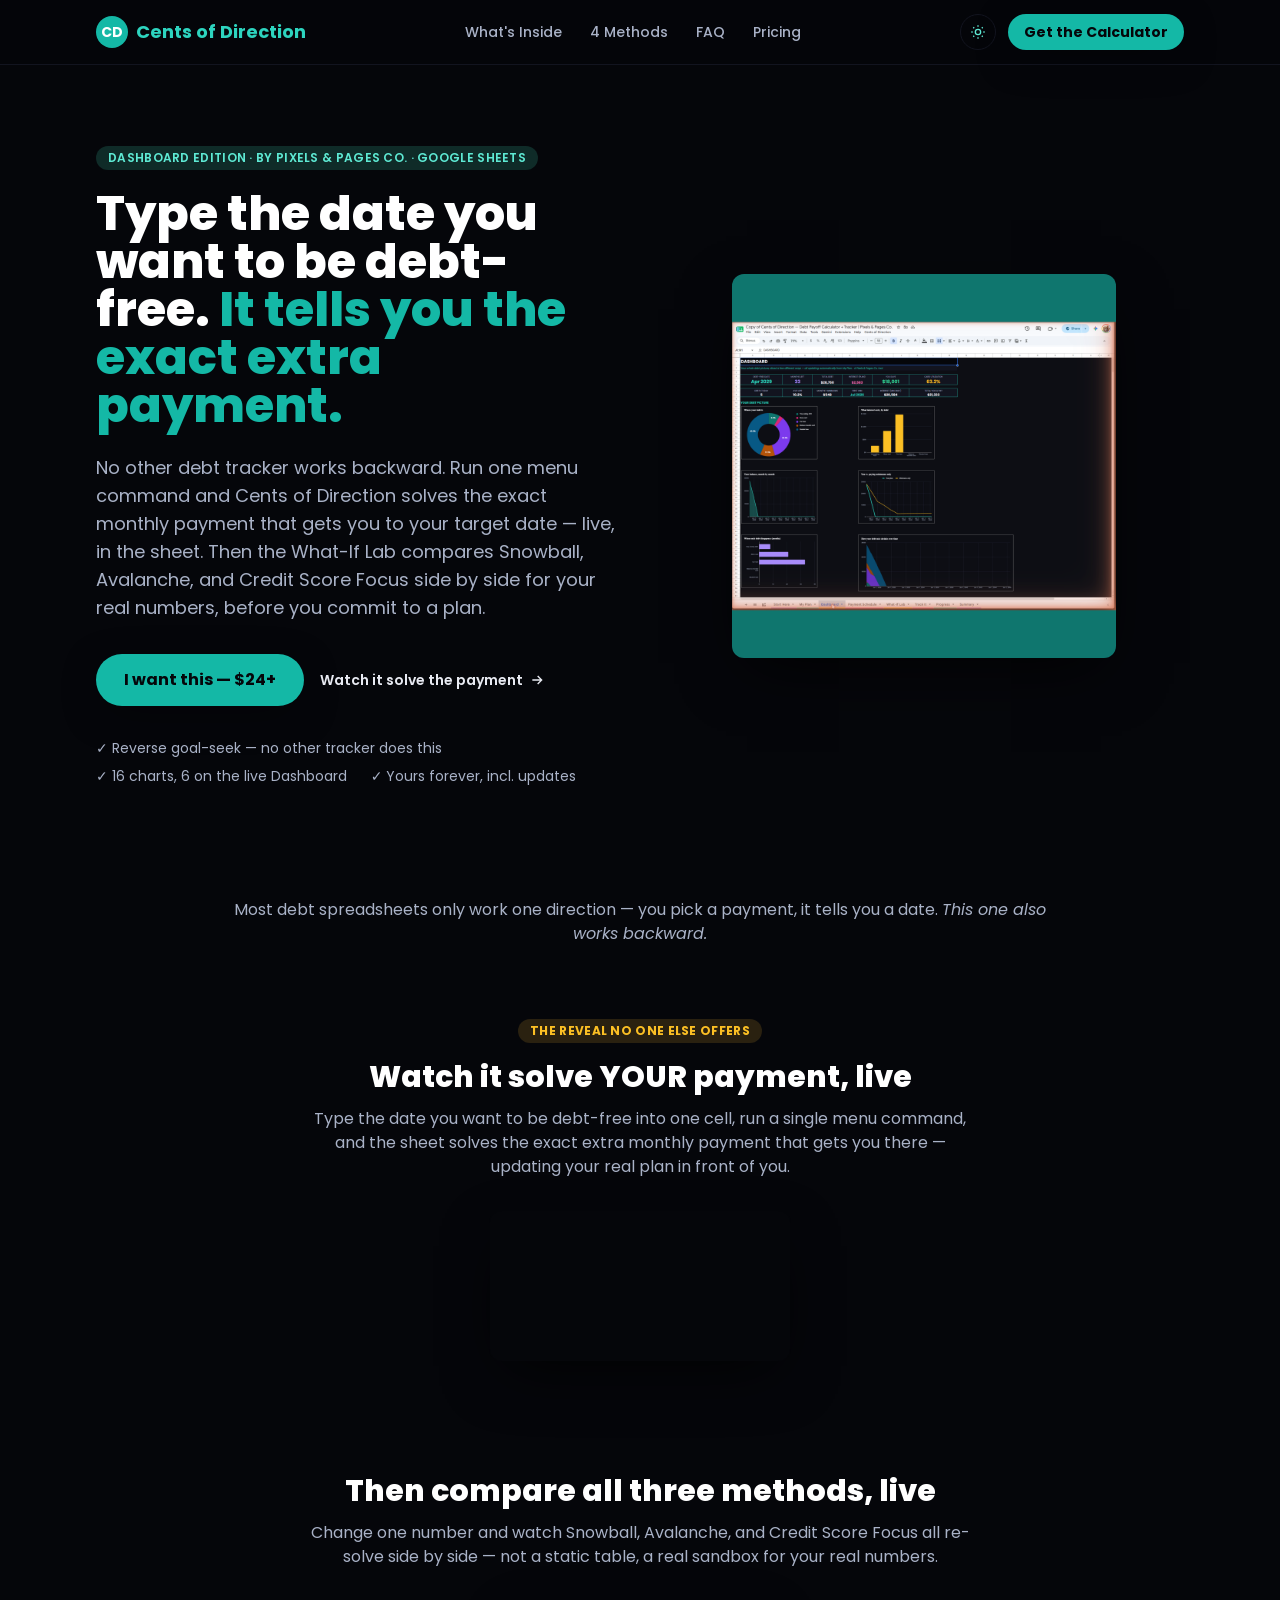
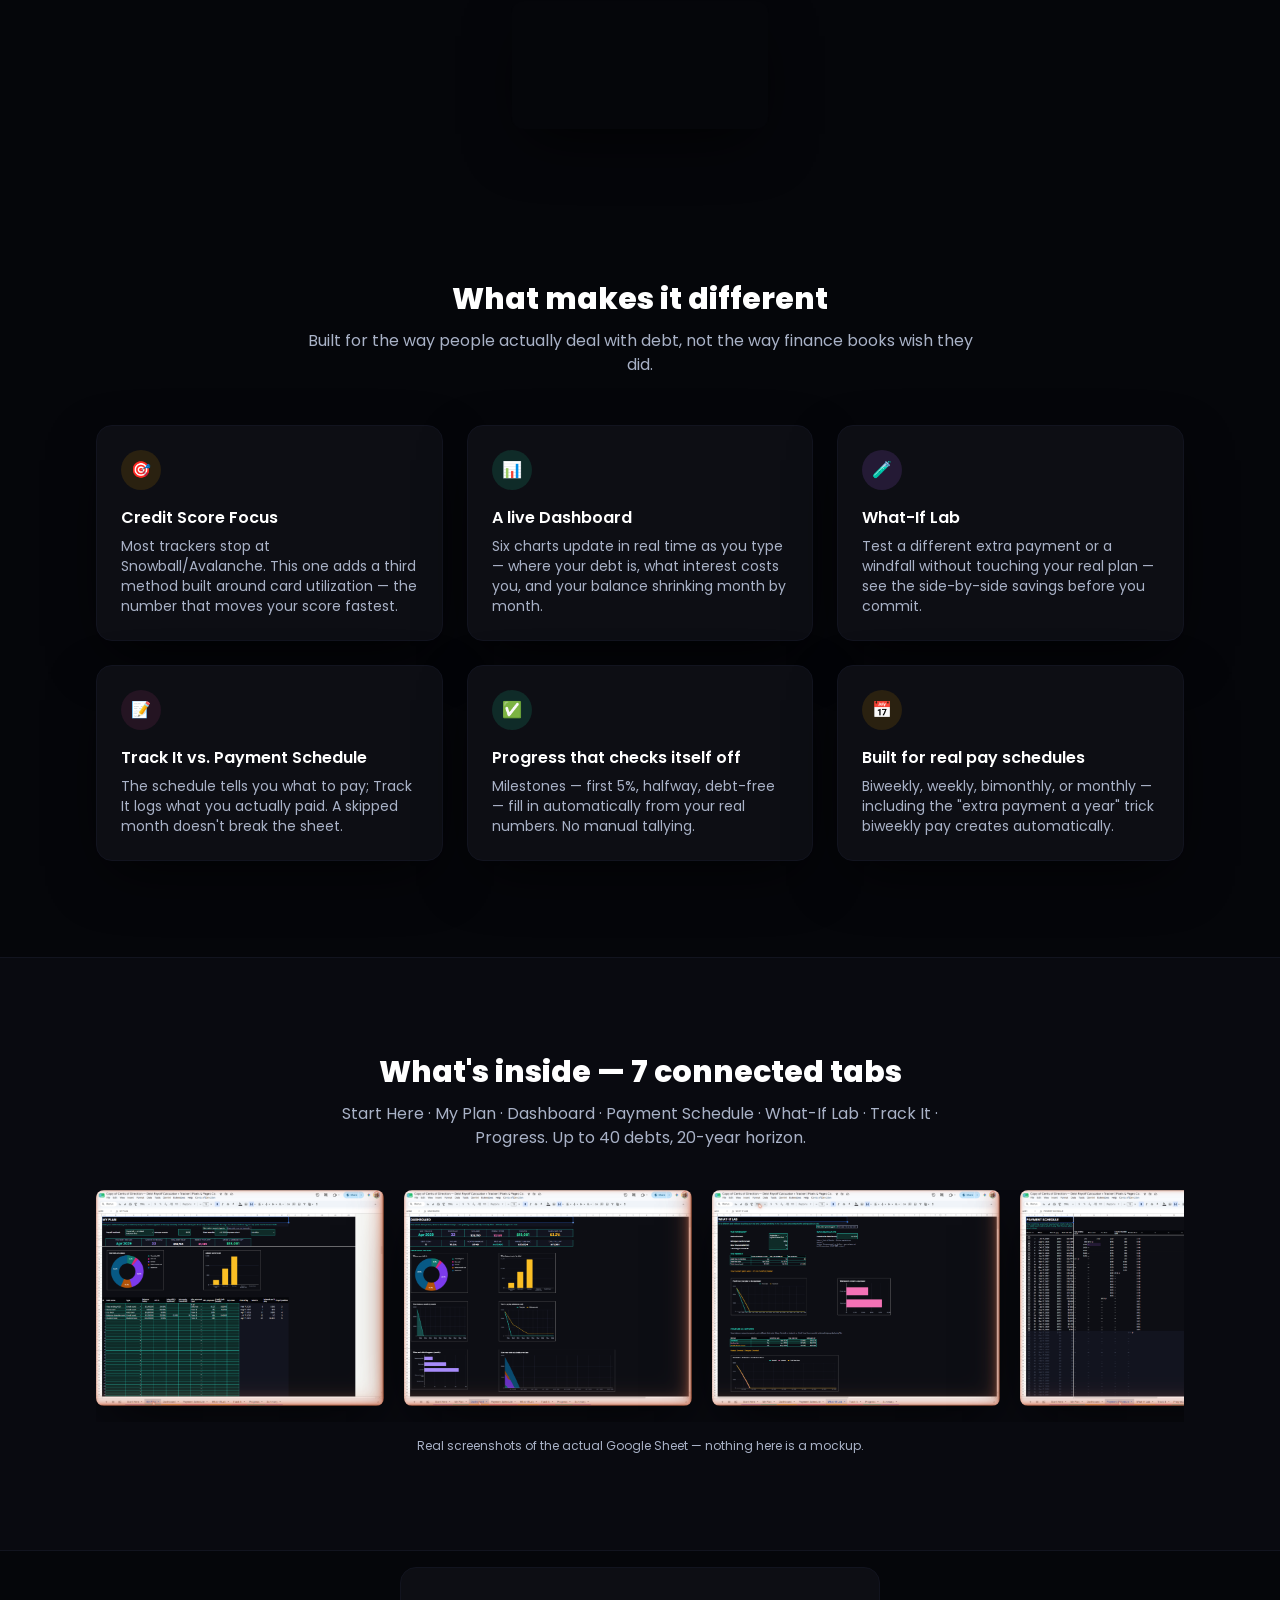
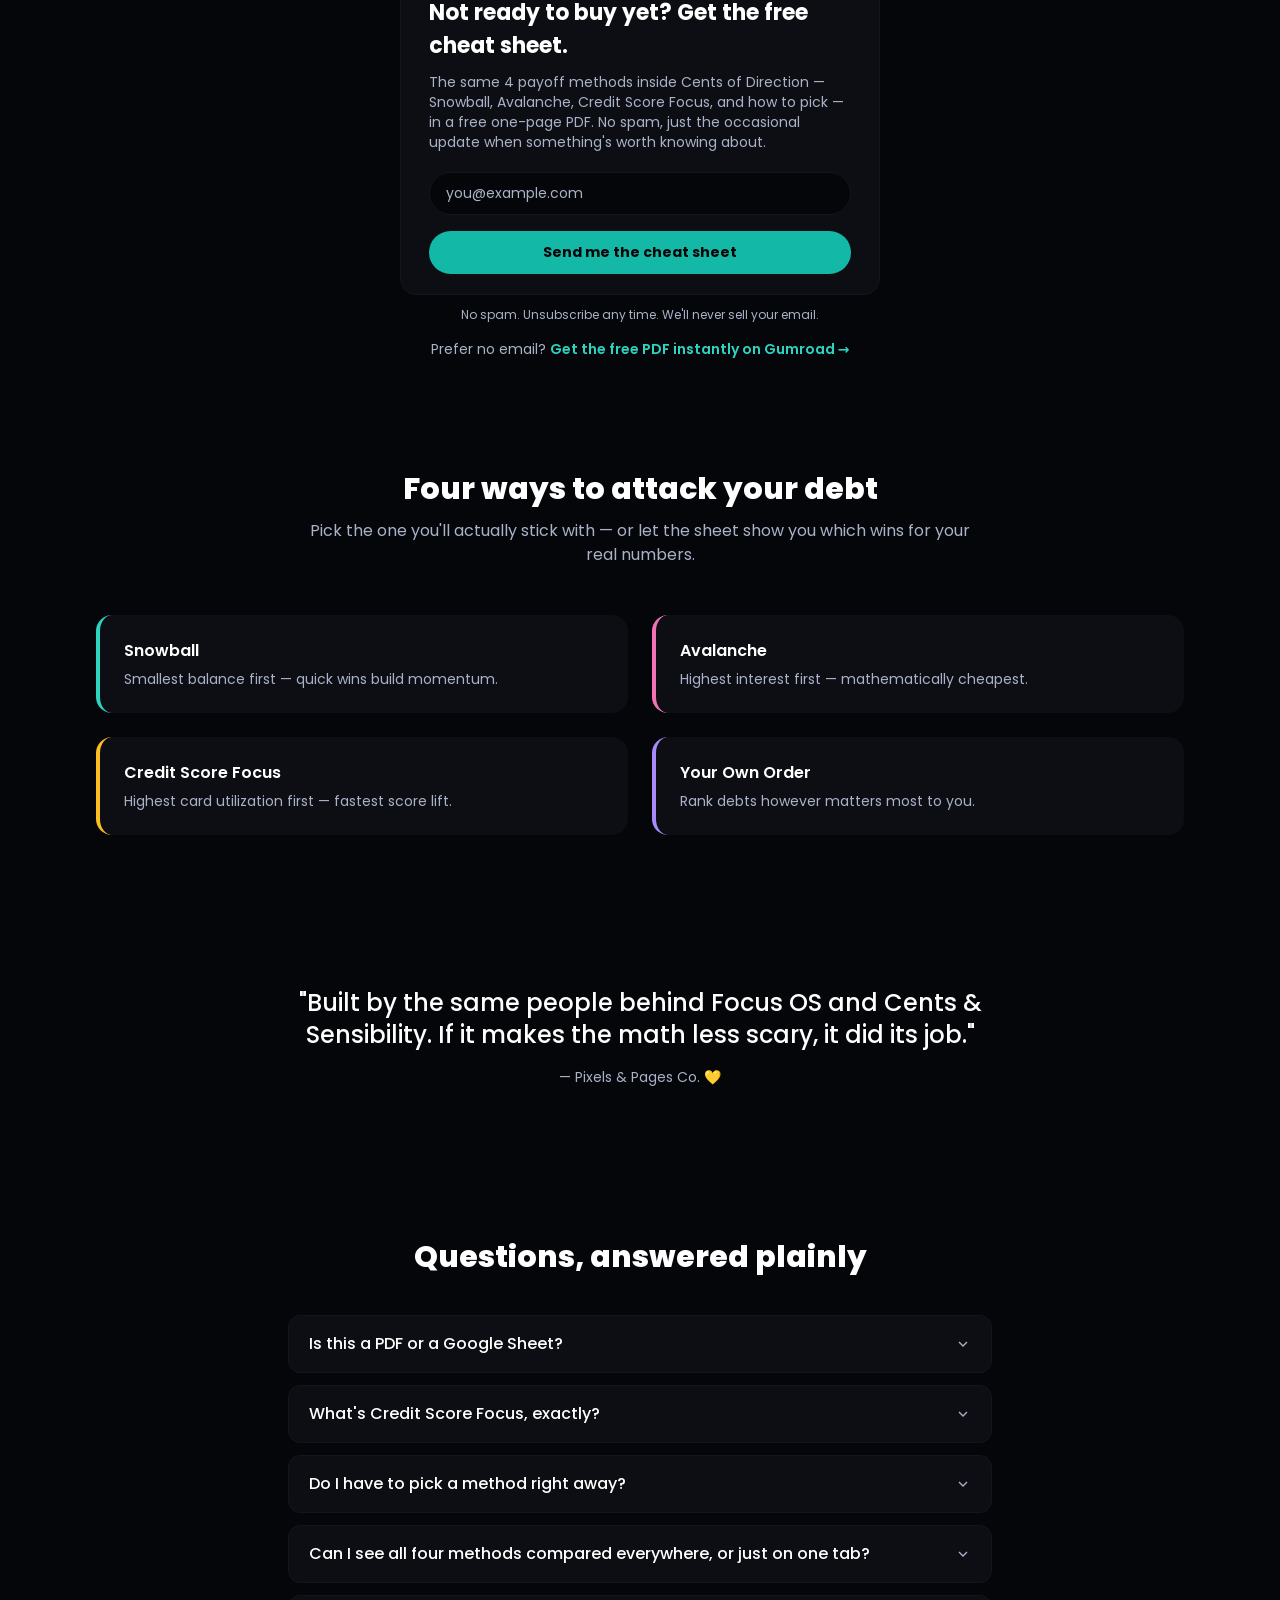
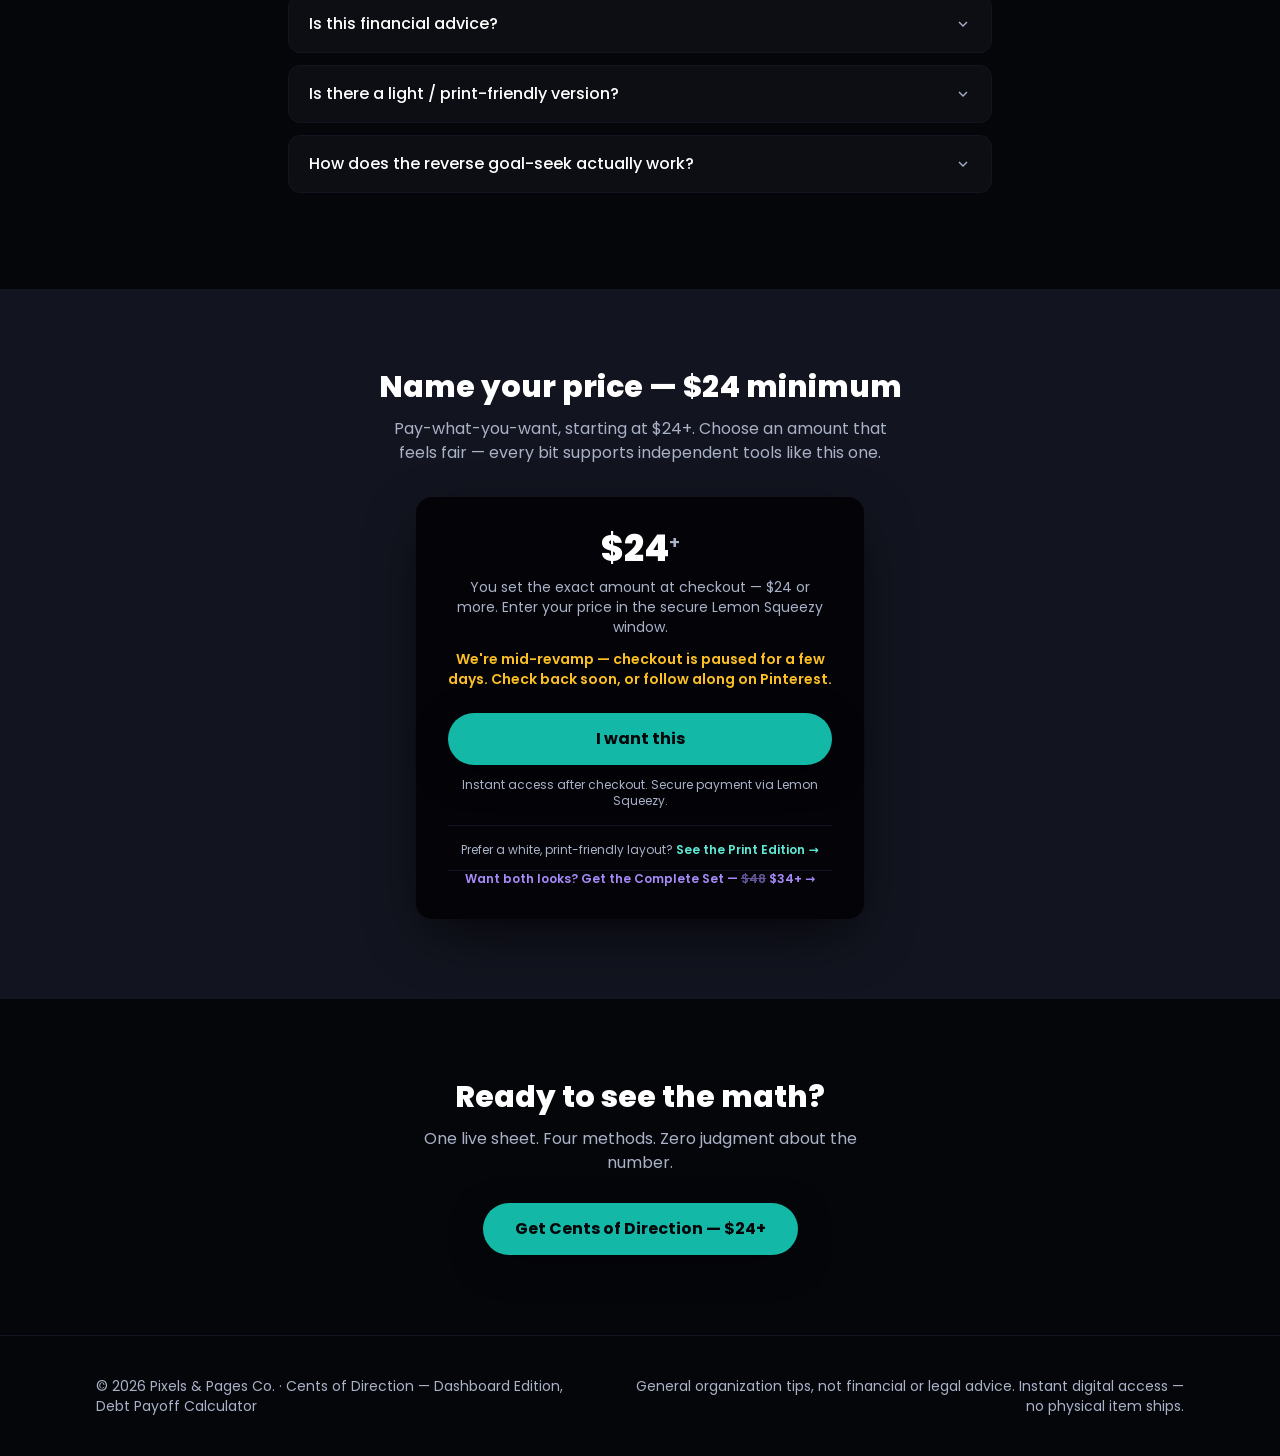
==== commit c83351b8: "Add second, no-email CTA for the lead-magnet cheat sheet Links directly to the new $0 Gumroad produc" ====
--- a/cents-of-direction-dark-gumroad.html
+++ b/cents-of-direction-dark-gumroad.html
@@ -273,6 +273,7 @@
       </div>
     </div>
     <p class="text-center text-xs text-bg-200 mt-3">No spam. Unsubscribe any time. We'll never sell your email.</p>
+    <p class="text-center text-sm text-bg-200 mt-4">Prefer no email? <a href="https://trevster64.gumroad.com/l/debtpayoffcheatsheet" data-goatcounter-click="cheat-sheet-gumroad-direct" target="_blank" rel="noopener" class="font-semibold text-teal-400 hover:underline">Get the free PDF instantly on Gumroad →</a></p>
     <script>
       function ml_webform_success_43909815() {
         var $ = ml_jQuery || jQuery;
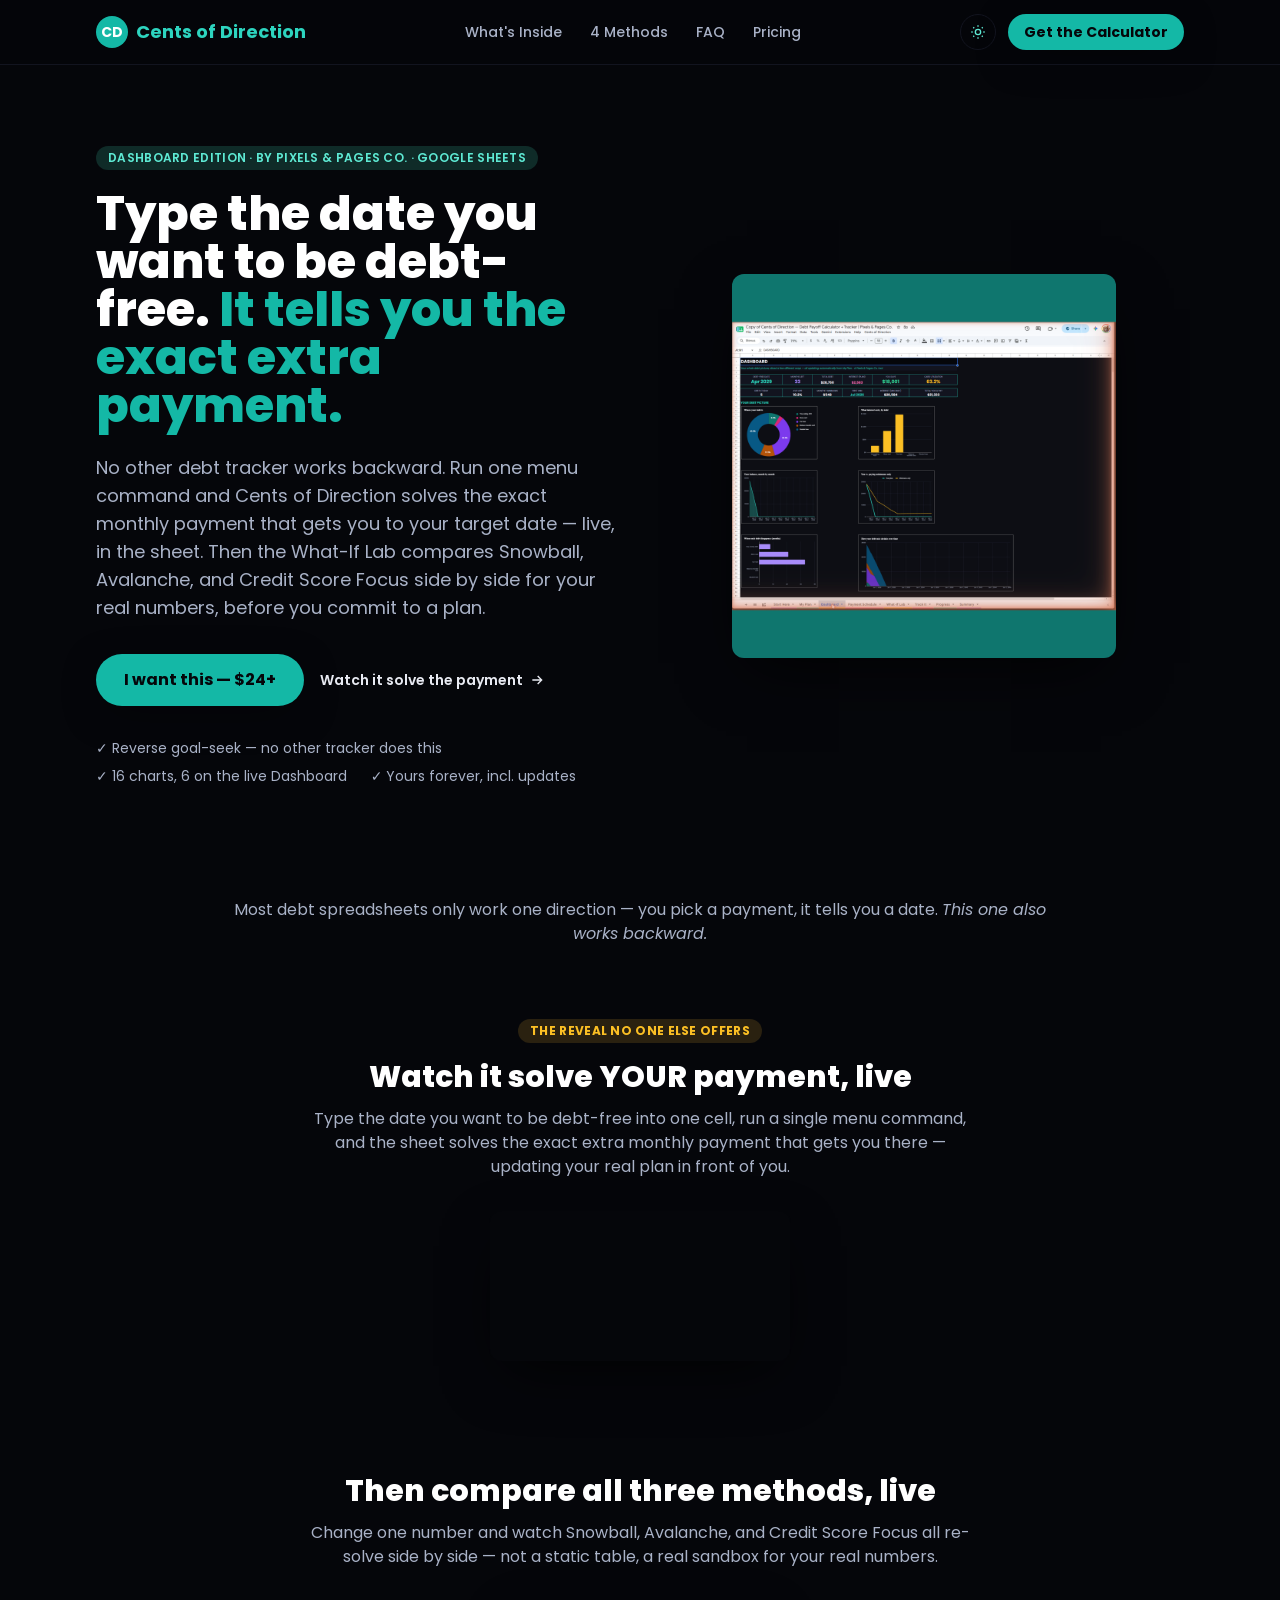
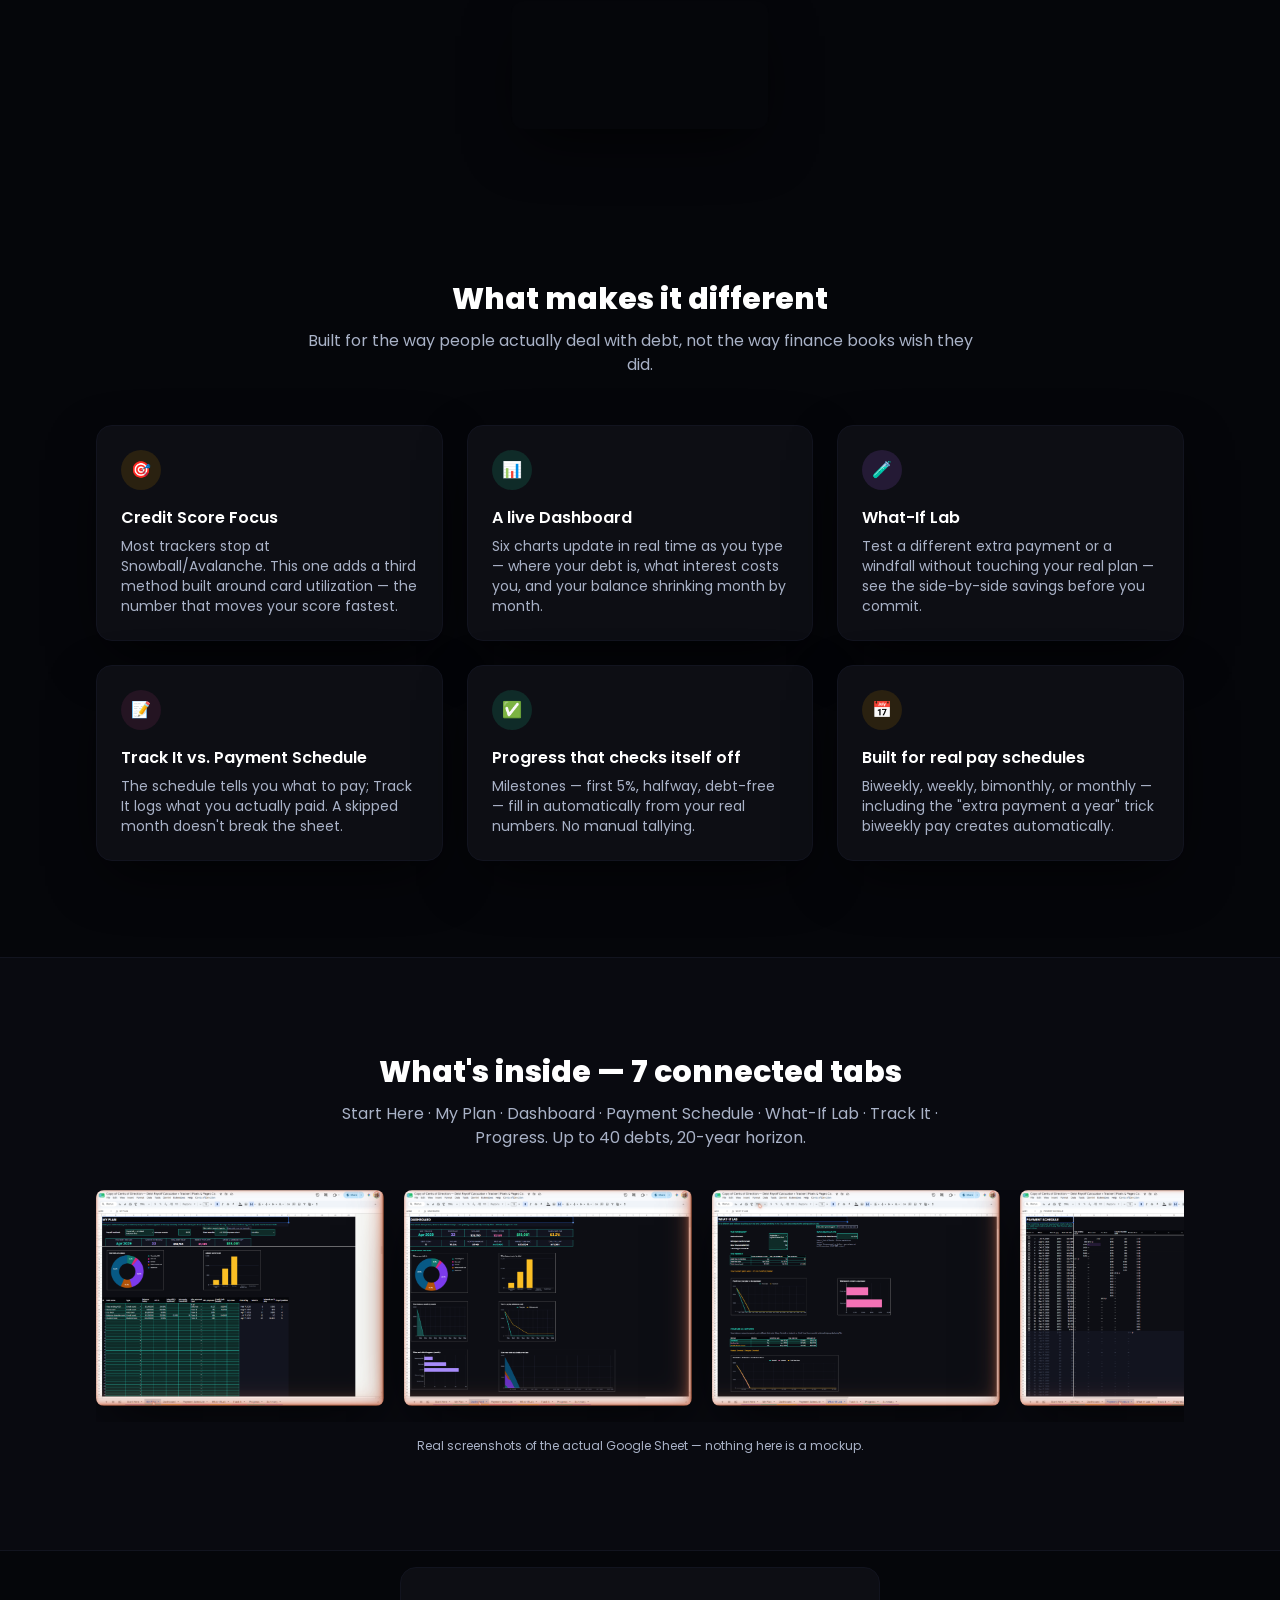
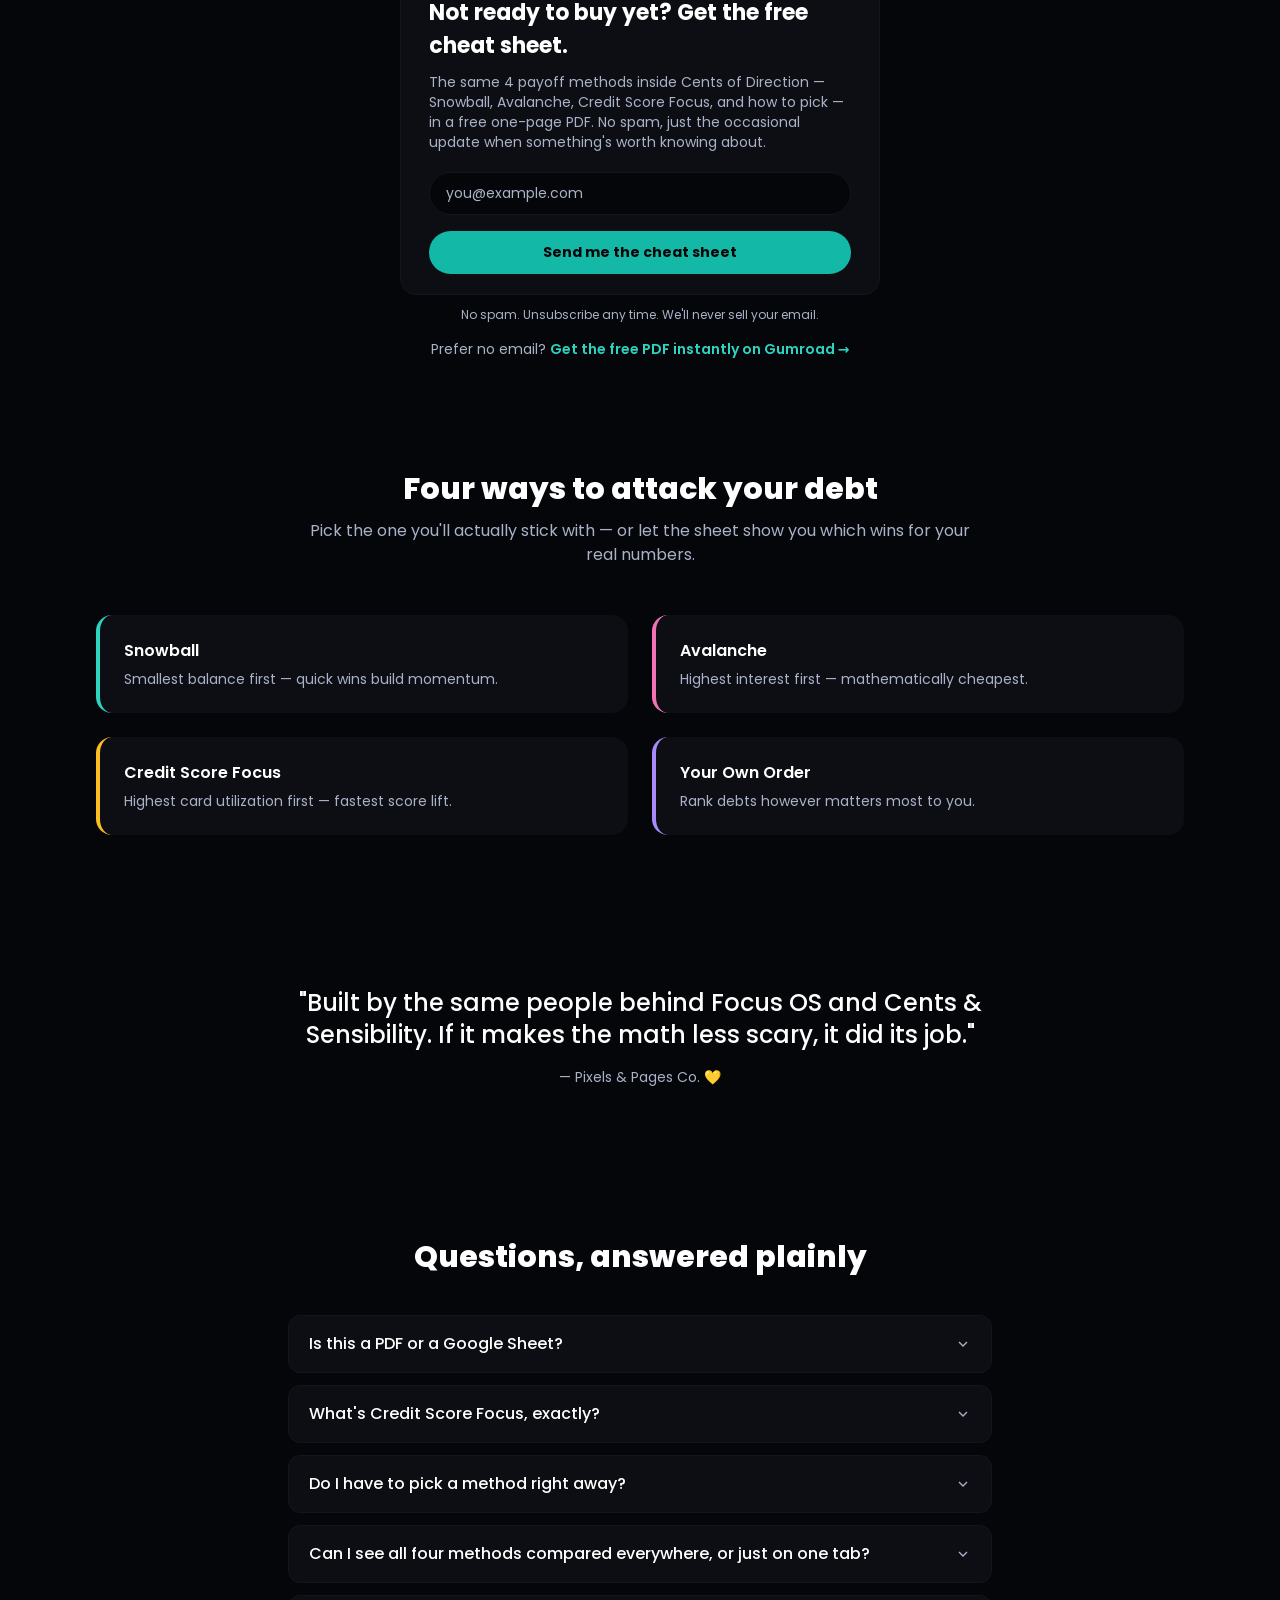
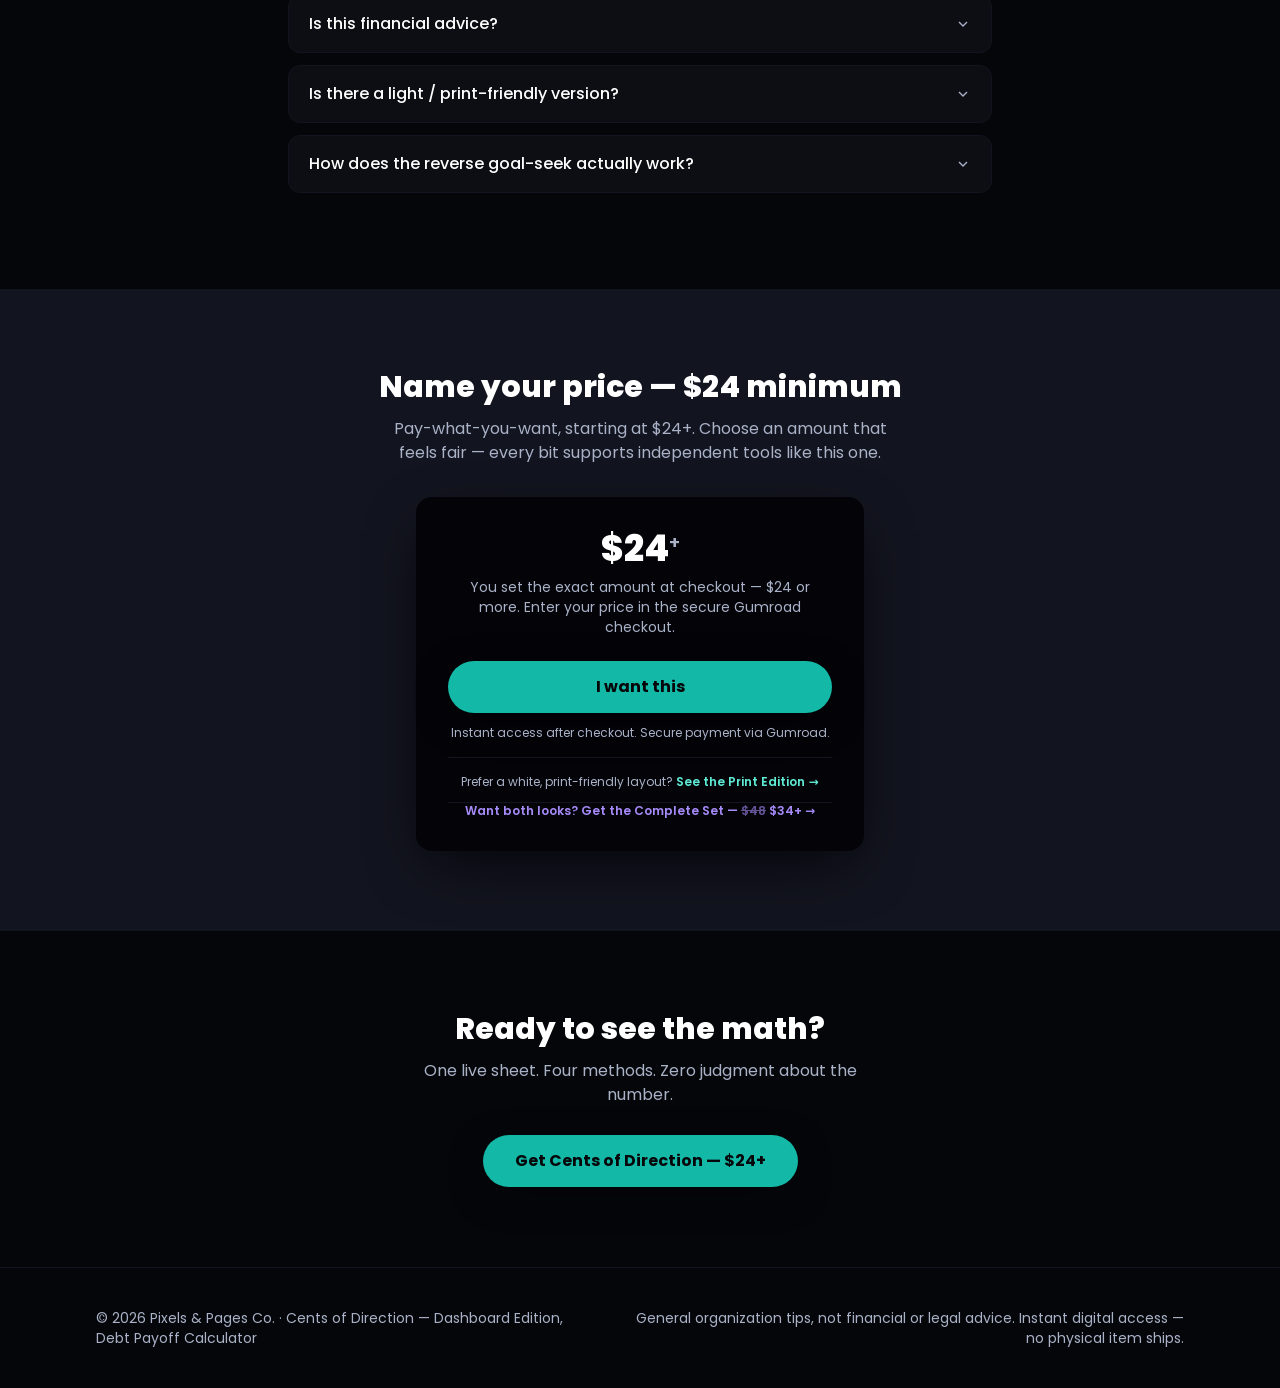
==== commit 583a998a: "Remove stale mid-revamp/Lemon Squeezy checkout copy from Gumroad variants These pages' checkout butt" ====
--- a/cents-of-direction-dark-gumroad.html
+++ b/cents-of-direction-dark-gumroad.html
@@ -9,7 +9,7 @@
 <link rel="canonical" href="https://trevm03-bit.github.io/cents-of-direction/cents-of-direction-dark.html" />
 <meta name="robots" content="noindex,follow" />
 <!-- Gumroad checkout (softlaunch, LS pending): https://trevster64.gumroad.com/l/cfpmz -->
-<!-- TEMP GUMROAD VARIANT 2026-07-20: generated from cents-of-direction-dark.html while LS's checkout is paused pending Stripe review. Once LS clears, decide whether to keep this as a permanent Gumroad-primary path or retire it and re-enable the LS buttons on the main file (see cents-of-direction-RESUME-NEXT.md). -->
+<!-- GUMROAD VARIANT, generated 2026-07-20 from cents-of-direction-dark.html while LS's checkout was paused pending Stripe review. This is the LIVE, working checkout path (root index.html redirects here) — do not describe checkout as "paused" on this page, that only applies to the plain cents-of-direction-dark.html variant. As of 2026-07-22, LS review is still pending; decide whether to keep this Gumroad-primary permanently or revert once LS clears (see cents-of-direction-RESUME-NEXT.md). -->
 <link rel="stylesheet" href="dark/tailwind.css">
 <link rel="preconnect" href="https://fonts.googleapis.com"><link href="https://fonts.googleapis.com/css2?family=Poppins:wght@400;500;600;700;800&display=swap" rel="stylesheet">
 <script data-goatcounter="https://pixelandpagesco.goatcounter.com/count" async src="//gc.zgo.at/count.js"></script>
@@ -388,12 +388,11 @@
 
       <div class="reveal mt-8 bg-white dark:bg-bg-950 rounded-2xl shadow-soft dark:shadow-softd max-w-md mx-auto p-6 sm:p-8">
         <p class="text-4xl font-extrabold text-bg-900 dark:text-white">$24<span class="text-lg font-semibold text-bg-200 align-top">+</span></p>
-        <p class="mt-2 text-sm text-bg-200">You set the exact amount at checkout — $24 or more. Enter your price in the secure Lemon Squeezy window.</p>
-        <p class="mt-3 text-sm font-semibold text-amber-600 dark:text-amber-400">We're mid-revamp — checkout is paused for a few days. Check back soon, or follow along on Pinterest.</p>
+        <p class="mt-2 text-sm text-bg-200">You set the exact amount at checkout — $24 or more. Enter your price in the secure Gumroad checkout.</p>
         <a href="https://trevster64.gumroad.com/l/cfpmz" data-goatcounter-click="checkout-open-dashboard" class="mt-6 w-full inline-flex items-center justify-center gap-2 rounded-full bg-teal-500 hover:bg-teal-400 text-bg-900 font-bold px-6 py-3.5 shadow-soft transition-transform hover:-translate-y-0.5">
         I want this
       </a>
-        <p class="mt-3 text-xs text-bg-200">Instant access after checkout. Secure payment via Lemon Squeezy.</p>
+        <p class="mt-3 text-xs text-bg-200">Instant access after checkout. Secure payment via Gumroad.</p>
         <p class="mt-4 pt-4 border-t border-bg-100 dark:border-bg-800 text-xs text-bg-200">
           Prefer a white, print-friendly layout? <a href="cents-of-direction-light-gumroad.html" class="font-semibold text-teal-600 dark:text-teal-300 hover:underline">See the Print Edition →</a>
         </p>
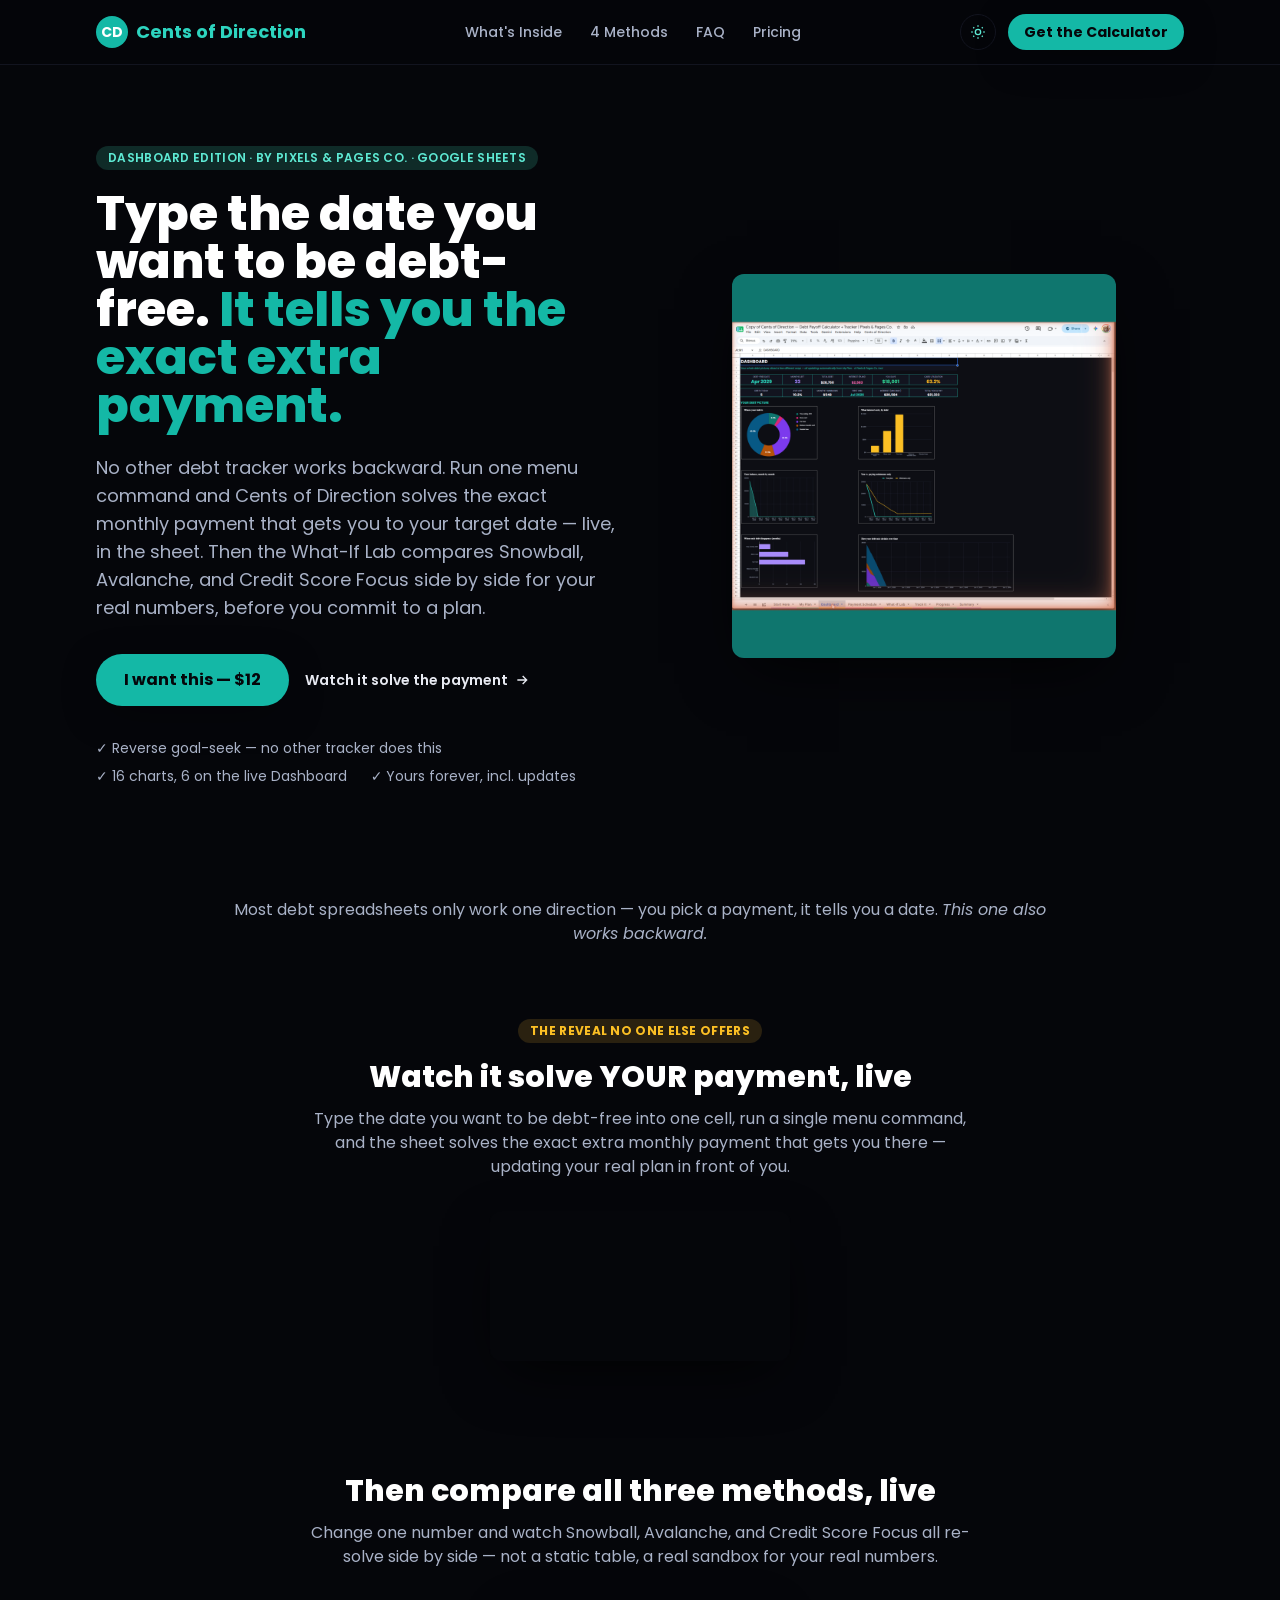
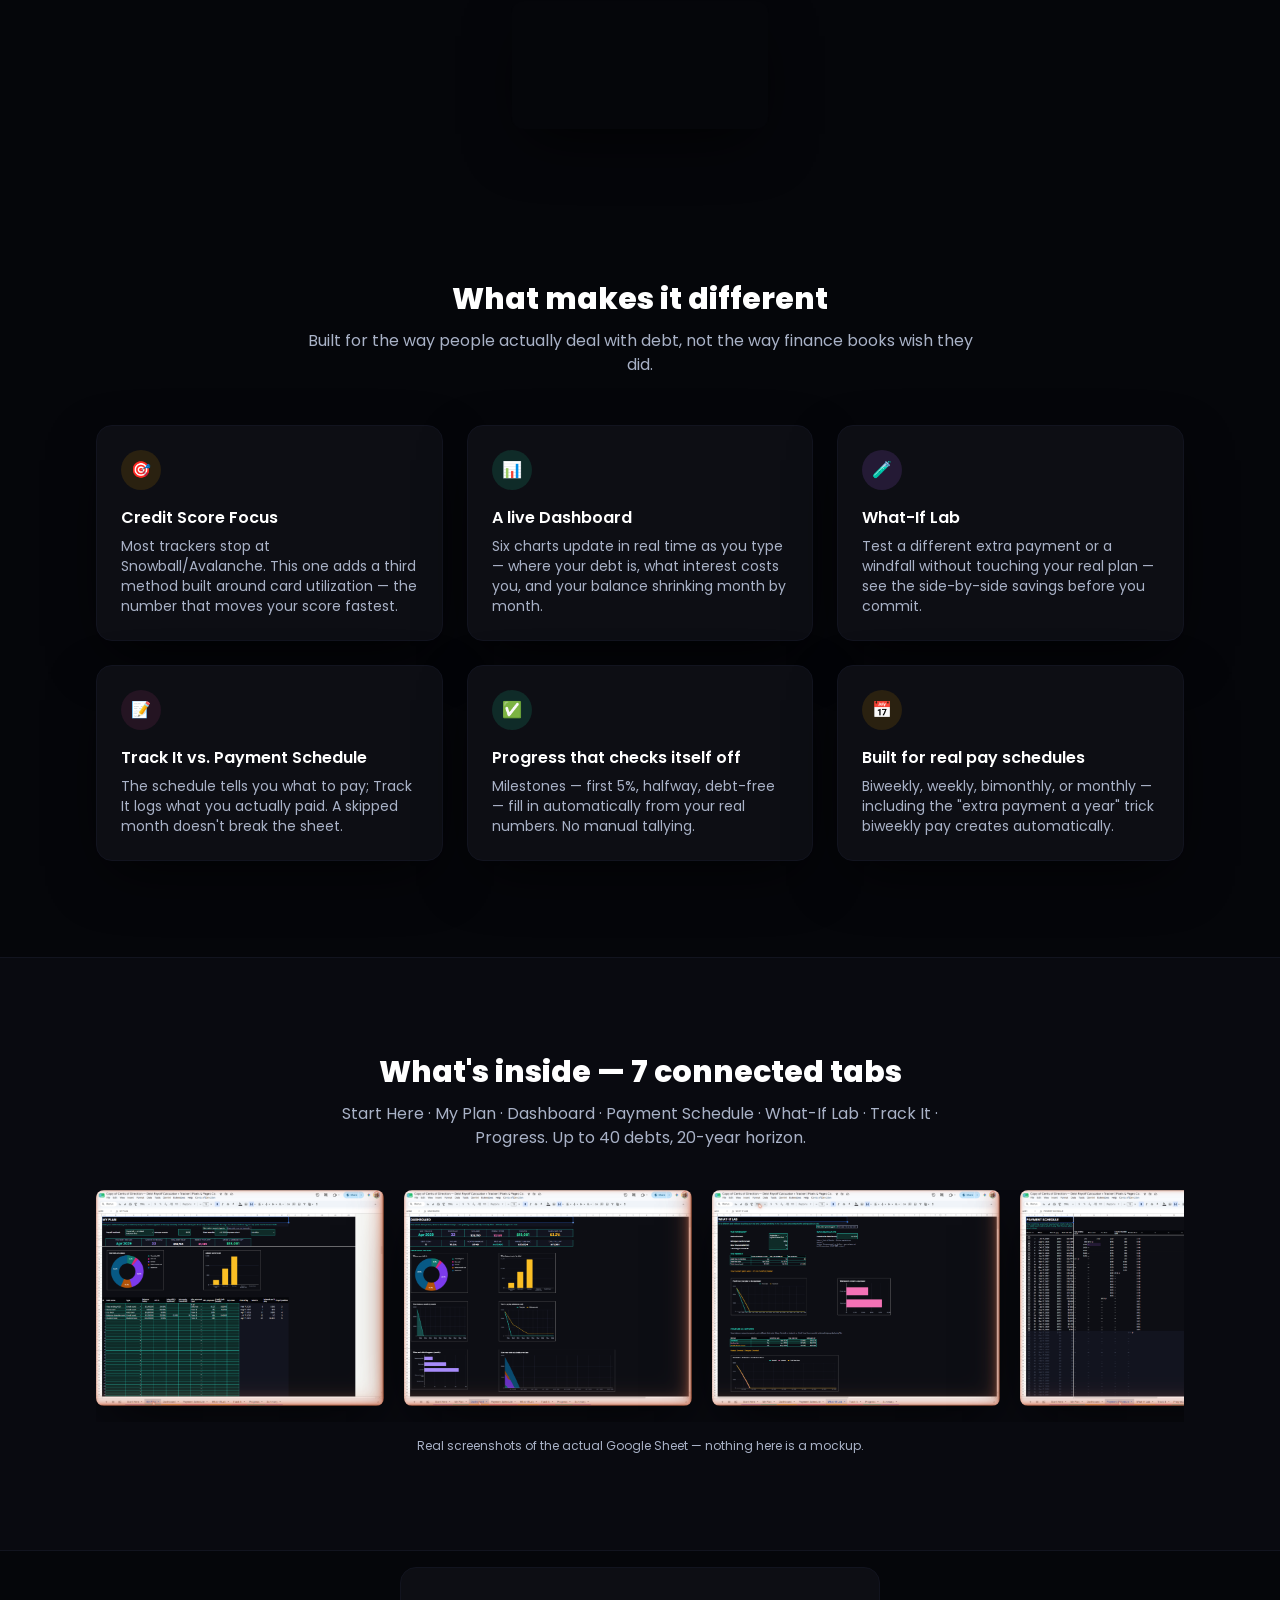
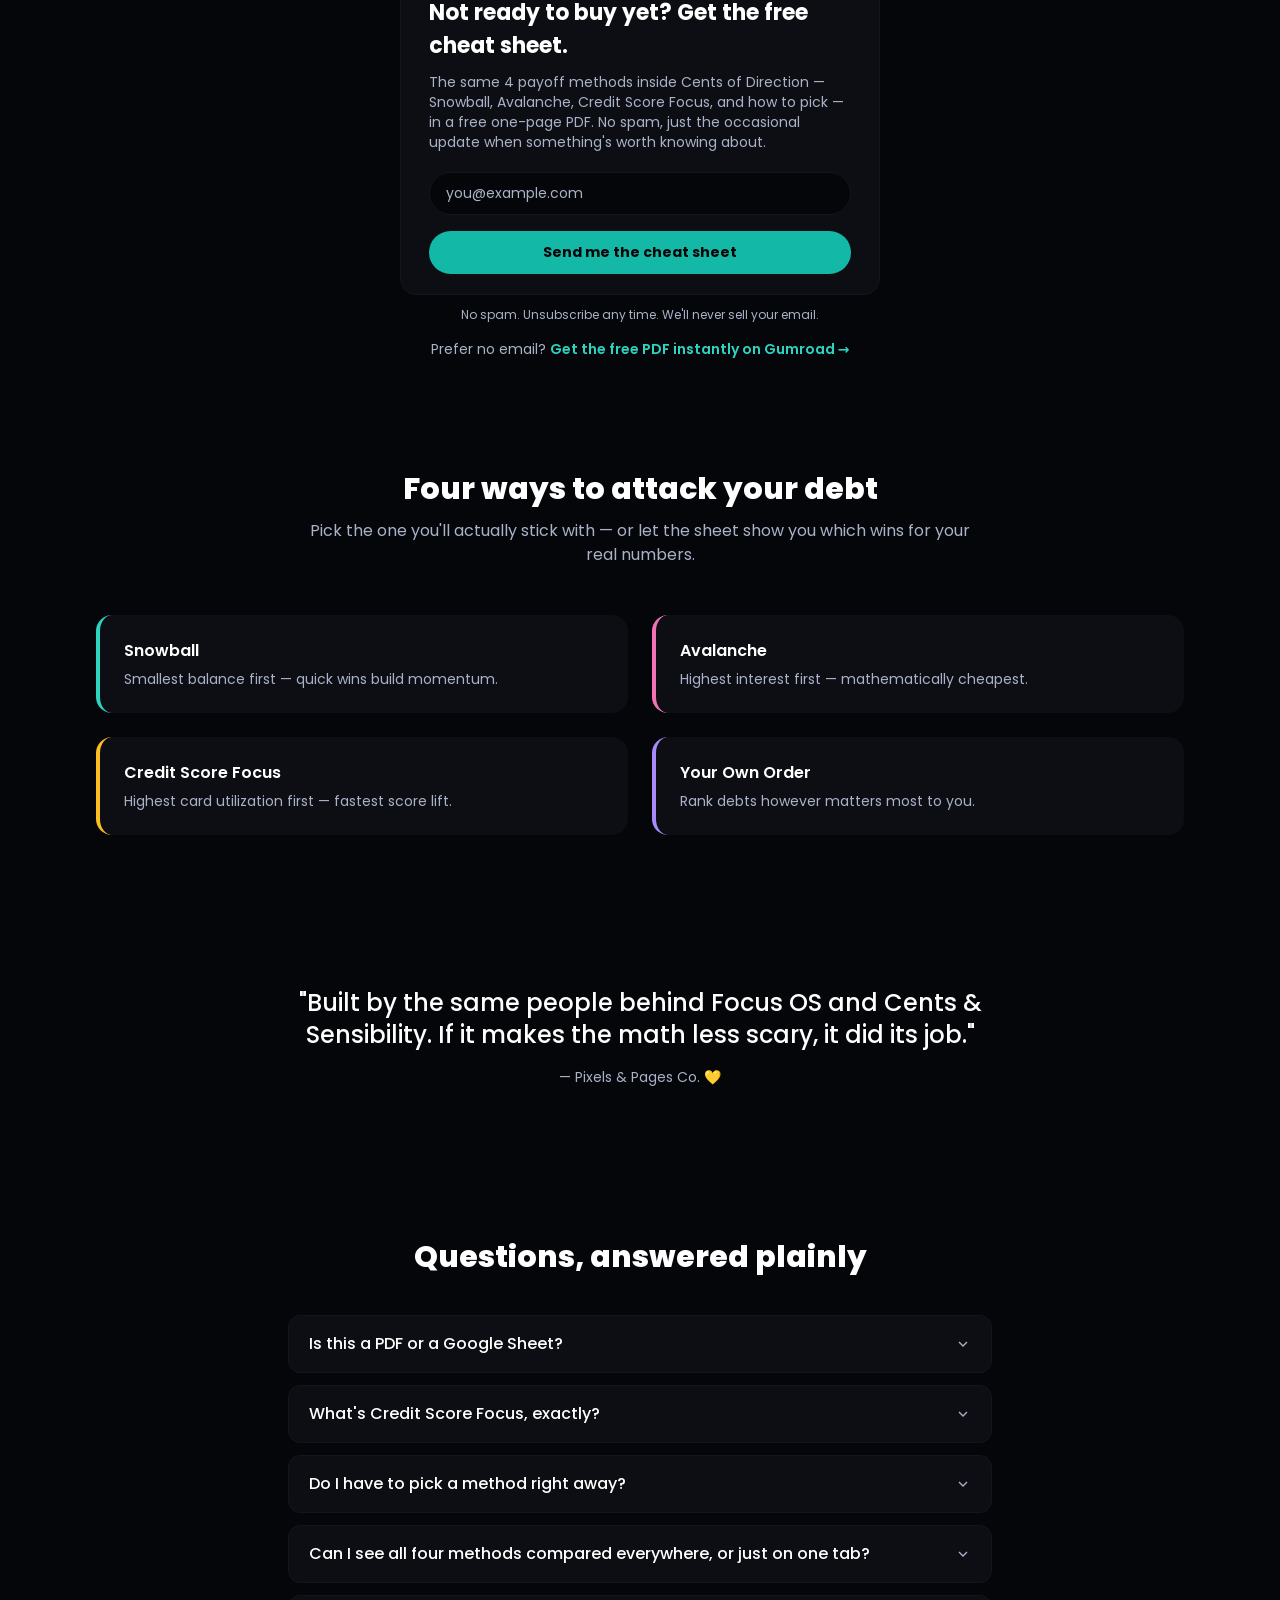
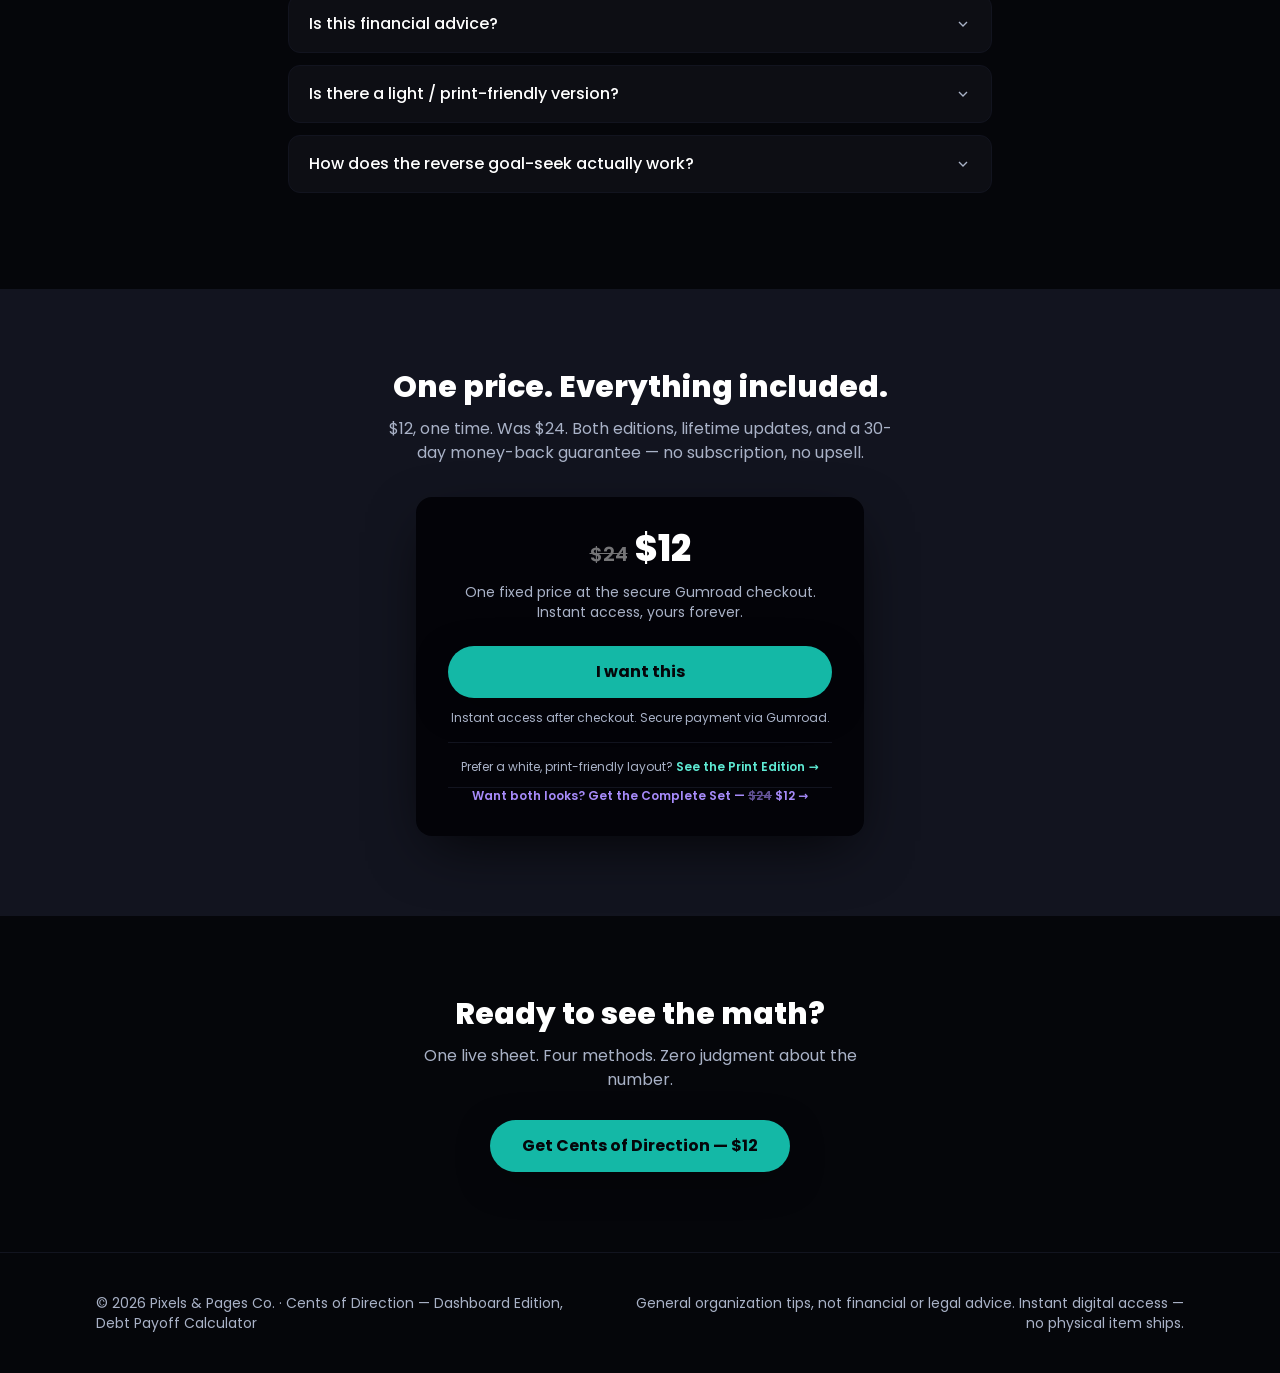
==== commit 67a589cc: "Fixed $12 pricing; remove pay-what-you-want Follows the Gumroad listing changes (done first, so the " ====
--- a/cents-of-direction-dark-gumroad.html
+++ b/cents-of-direction-dark-gumroad.html
@@ -78,7 +78,7 @@
         </p>
         <div class="mt-8 flex flex-col sm:flex-row items-start sm:items-center gap-4">
           <a href="https://trevster64.gumroad.com/l/cfpmz" data-goatcounter-click="checkout-open-dashboard" class="inline-flex items-center justify-center gap-2 rounded-full bg-teal-500 hover:bg-teal-400 text-bg-900 font-bold px-7 py-3.5 shadow-soft transition-transform hover:-translate-y-0.5">
-        I want this — $24+
+        I want this — $12
       </a>
           <a href="#goalseek" class="inline-flex items-center gap-1.5 text-sm font-semibold text-bg-900 dark:text-bg-100 hover:text-teal-500">
             Watch it solve the payment
@@ -381,14 +381,14 @@
   <!-- PRICING -->
   <section id="pricing" class="bg-teal-600 dark:bg-bg-800 relative overflow-hidden">
     <div class="max-w-3xl mx-auto px-5 sm:px-8 py-16 md:py-20 text-center">
-      <h2 class="reveal text-2xl sm:text-3xl font-extrabold text-white">Name your price — $24 minimum</h2>
+      <h2 class="reveal text-2xl sm:text-3xl font-extrabold text-white">One price. Everything included.</h2>
       <p class="reveal mt-3 text-teal-50 dark:text-bg-200 max-w-lg mx-auto">
-        Pay-what-you-want, starting at $24+. Choose an amount that feels fair — every bit supports independent tools like this one.
+        $12, one time. Was $24. Both editions, lifetime updates, and a 30-day money-back guarantee — no subscription, no upsell.
       </p>
 
       <div class="reveal mt-8 bg-white dark:bg-bg-950 rounded-2xl shadow-soft dark:shadow-softd max-w-md mx-auto p-6 sm:p-8">
-        <p class="text-4xl font-extrabold text-bg-900 dark:text-white">$24<span class="text-lg font-semibold text-bg-200 align-top">+</span></p>
-        <p class="mt-2 text-sm text-bg-200">You set the exact amount at checkout — $24 or more. Enter your price in the secure Gumroad checkout.</p>
+        <p class="text-4xl font-extrabold text-bg-900 dark:text-white"><span style="text-decoration:line-through;opacity:.45;font-size:.55em;font-weight:600">$24</span> $12</p>
+        <p class="mt-2 text-sm text-bg-200">One fixed price at the secure Gumroad checkout. Instant access, yours forever.</p>
         <a href="https://trevster64.gumroad.com/l/cfpmz" data-goatcounter-click="checkout-open-dashboard" class="mt-6 w-full inline-flex items-center justify-center gap-2 rounded-full bg-teal-500 hover:bg-teal-400 text-bg-900 font-bold px-6 py-3.5 shadow-soft transition-transform hover:-translate-y-0.5">
         I want this
       </a>
@@ -397,7 +397,7 @@
           Prefer a white, print-friendly layout? <a href="cents-of-direction-light-gumroad.html" class="font-semibold text-teal-600 dark:text-teal-300 hover:underline">See the Print Edition →</a>
         </p>
         <p class="mt-3 pt-3 border-t border-bg-100 dark:border-bg-800 text-xs text-purple-400 font-semibold">
-          Want both looks? <a href="https://trevster64.gumroad.com/l/dnjsfa" data-goatcounter-click="checkout-open-bundle" class="hover:underline">Get the Complete Set — <span style="text-decoration:line-through;opacity:.6">$48</span> $34+ →</a>
+          Want both looks? <a href="https://trevster64.gumroad.com/l/dnjsfa" data-goatcounter-click="checkout-open-bundle" class="hover:underline">Get the Complete Set — <span style="text-decoration:line-through;opacity:.6">$24</span> $12 →</a>
         </p>
       </div>
     </div>
@@ -408,7 +408,7 @@
     <h2 class="reveal text-2xl sm:text-3xl font-extrabold text-bg-900 dark:text-white">Ready to see the math?</h2>
     <p class="reveal mt-3 text-bg-200 max-w-md mx-auto">One live sheet. Four methods. Zero judgment about the number.</p>
     <a href="https://trevster64.gumroad.com/l/cfpmz" data-goatcounter-click="checkout-open-dashboard" class="reveal mt-7 inline-flex items-center justify-center gap-2 rounded-full bg-teal-500 hover:bg-teal-400 text-bg-900 font-bold px-8 py-3.5 shadow-soft transition-transform hover:-translate-y-0.5">
-        Get Cents of Direction — $24+
+        Get Cents of Direction — $12
       </a>
   </section>
 
@@ -425,7 +425,7 @@
 <div class="sm:hidden fixed bottom-0 inset-x-0 z-40 bg-white/95 dark:bg-bg-900/95 backdrop-blur border-t border-bg-100 dark:border-bg-800 px-4 py-3 flex items-center justify-between gap-3">
   <div class="text-sm">
     <p class="font-semibold text-bg-900 dark:text-white">Cents of Direction</p>
-    <p class="text-bg-200">$24+ · Instant access</p>
+    <p class="text-bg-200">$12 · Instant access</p>
   </div>
   <a href="https://trevster64.gumroad.com/l/cfpmz" data-goatcounter-click="checkout-open-dashboard" class="shrink-0 inline-flex items-center rounded-full bg-teal-500 text-bg-900 font-bold text-sm px-5 py-2.5 shadow-soft">
         Buy now
@@ -487,7 +487,7 @@
     "@type": "Offer",
     "url": "https://trevster64.gumroad.com/l/cfpmz",
     "priceCurrency": "USD",
-    "price": "24.00",
+    "price": "12.00",
     "availability": "https://schema.org/InStock",
     "itemCondition": "https://schema.org/NewCondition"
   }
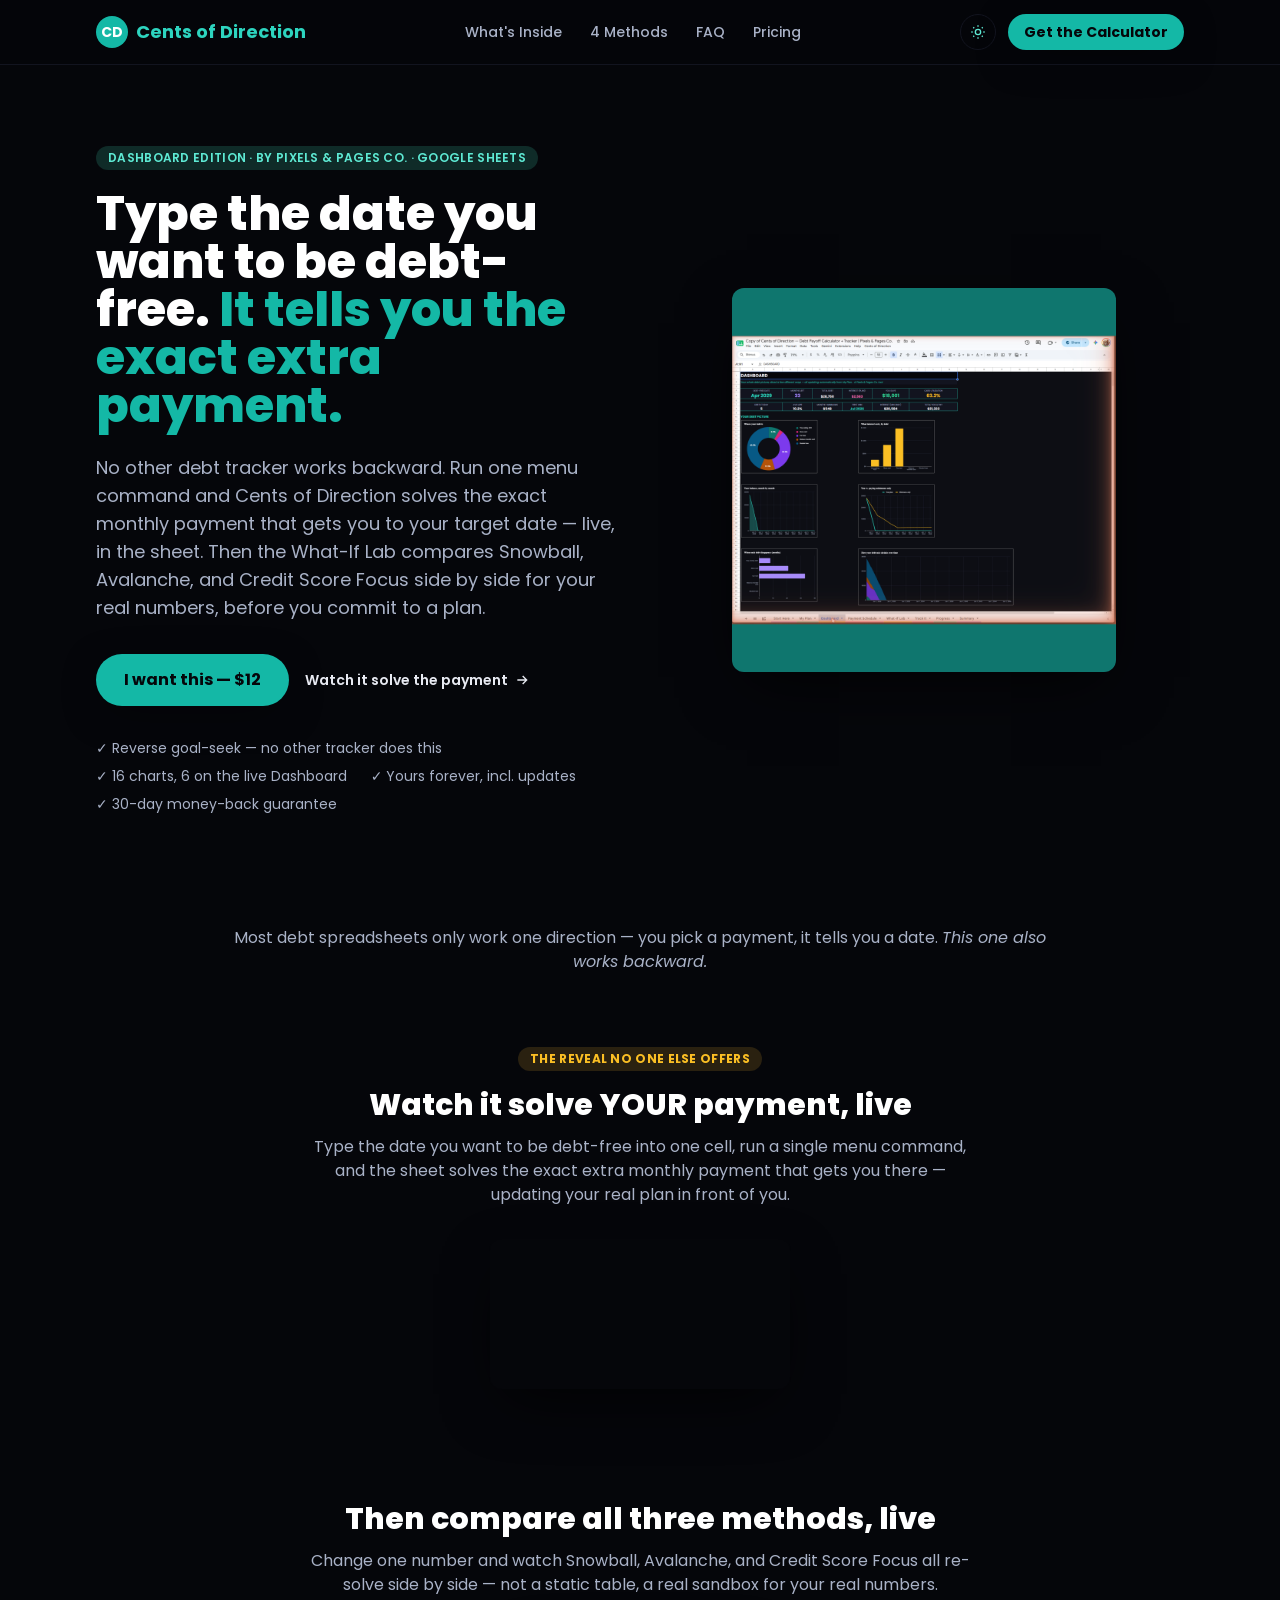
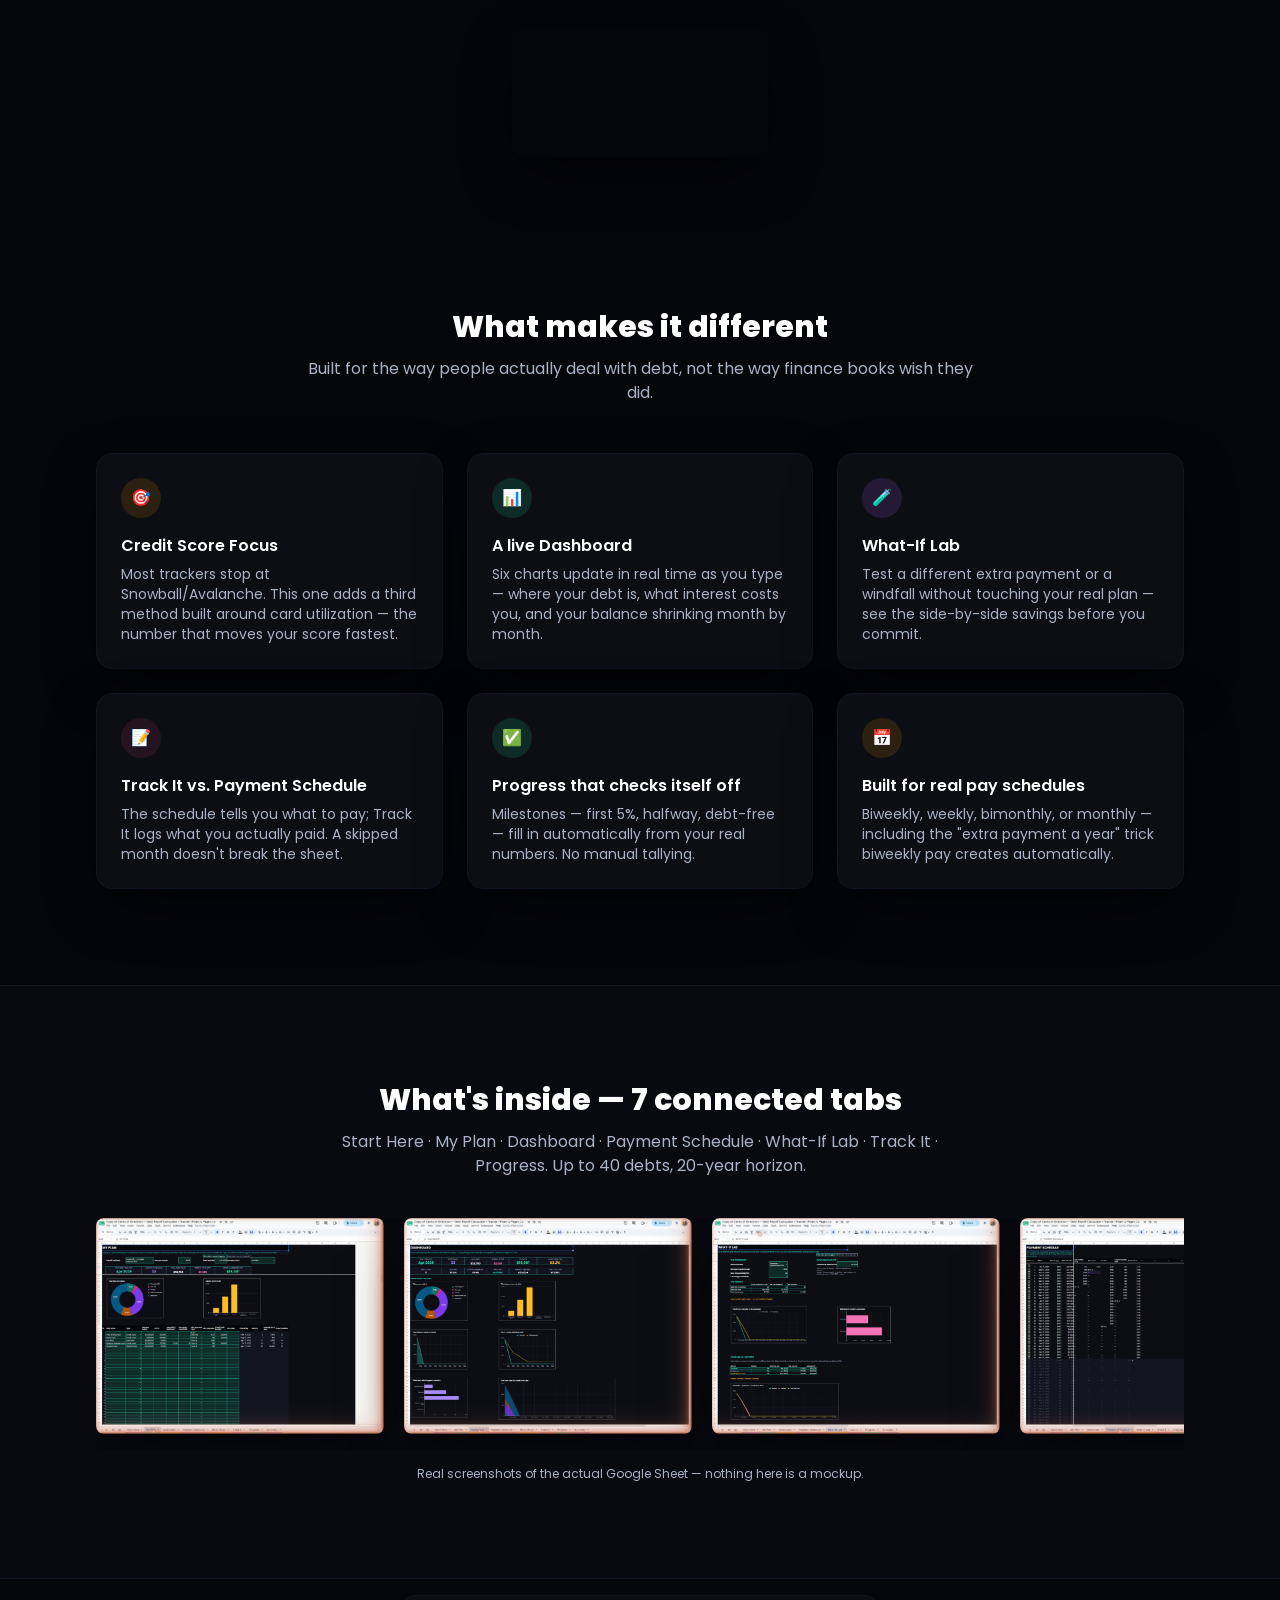
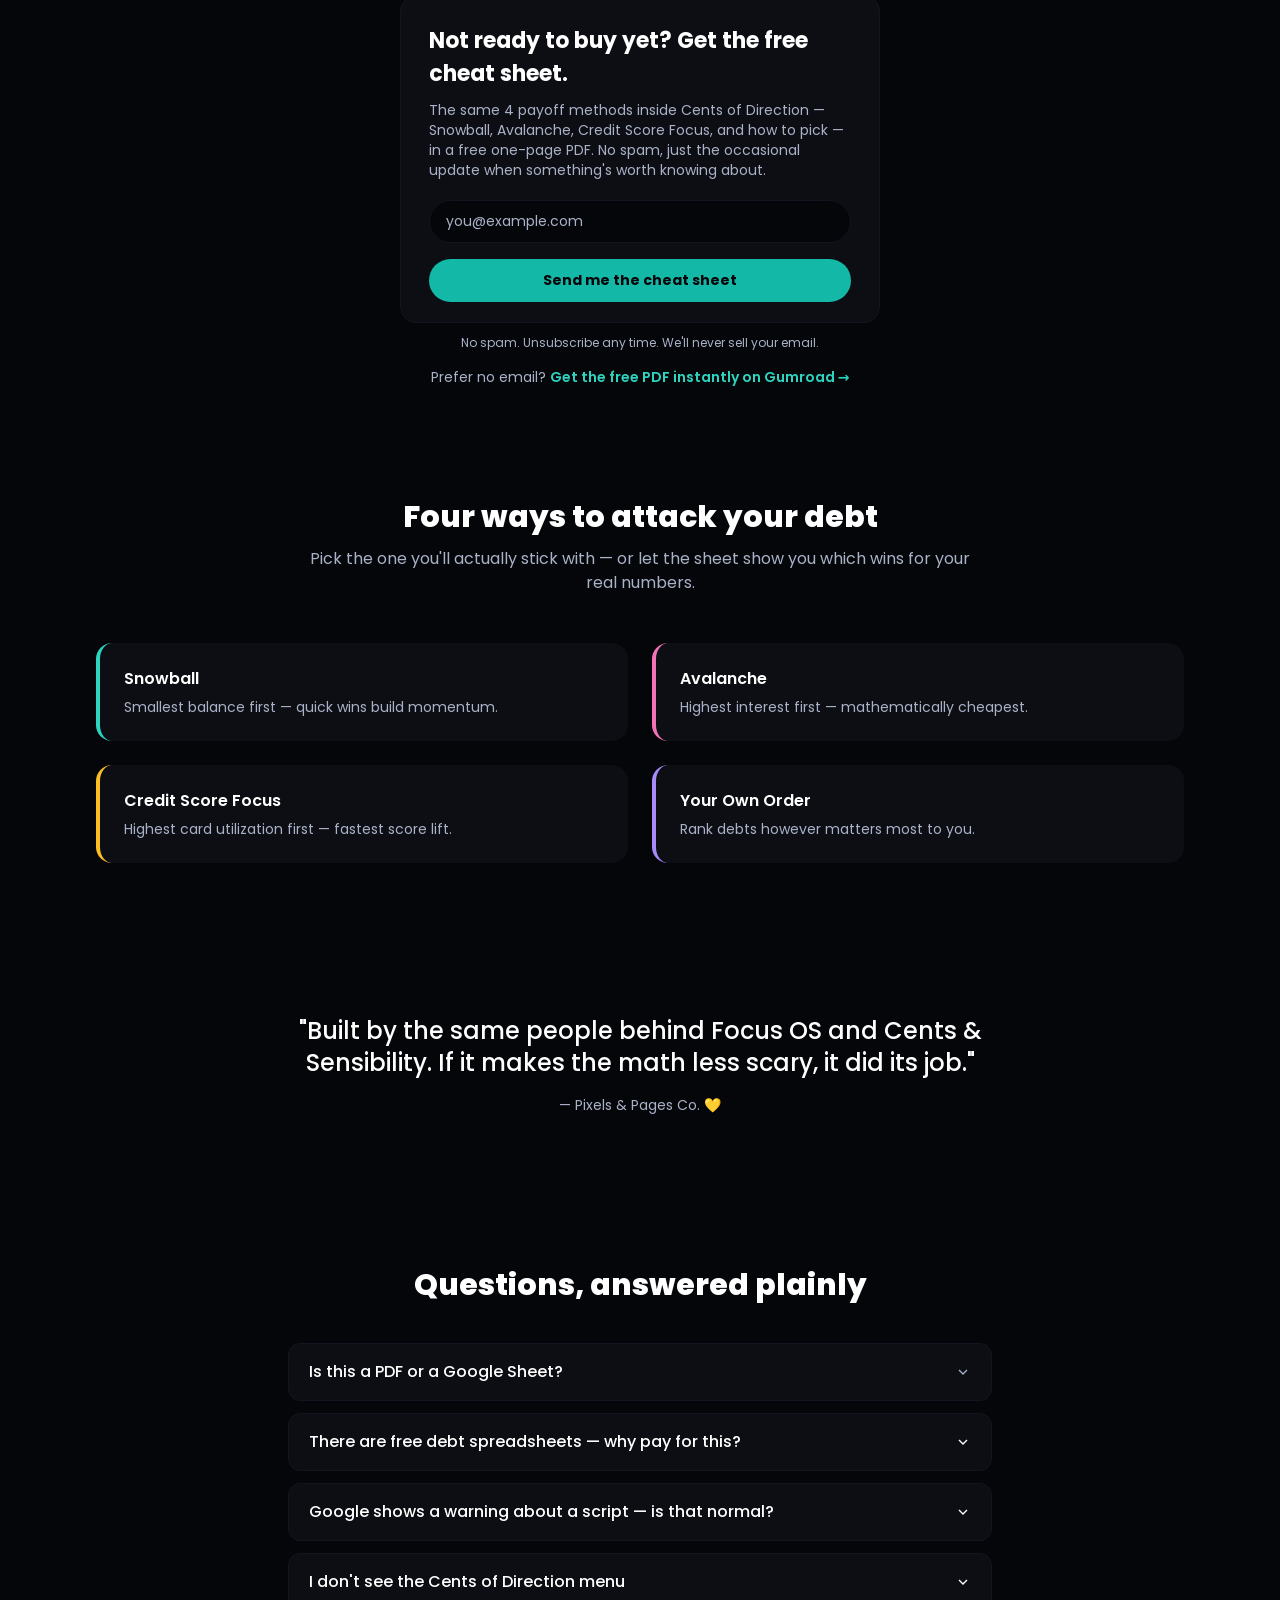
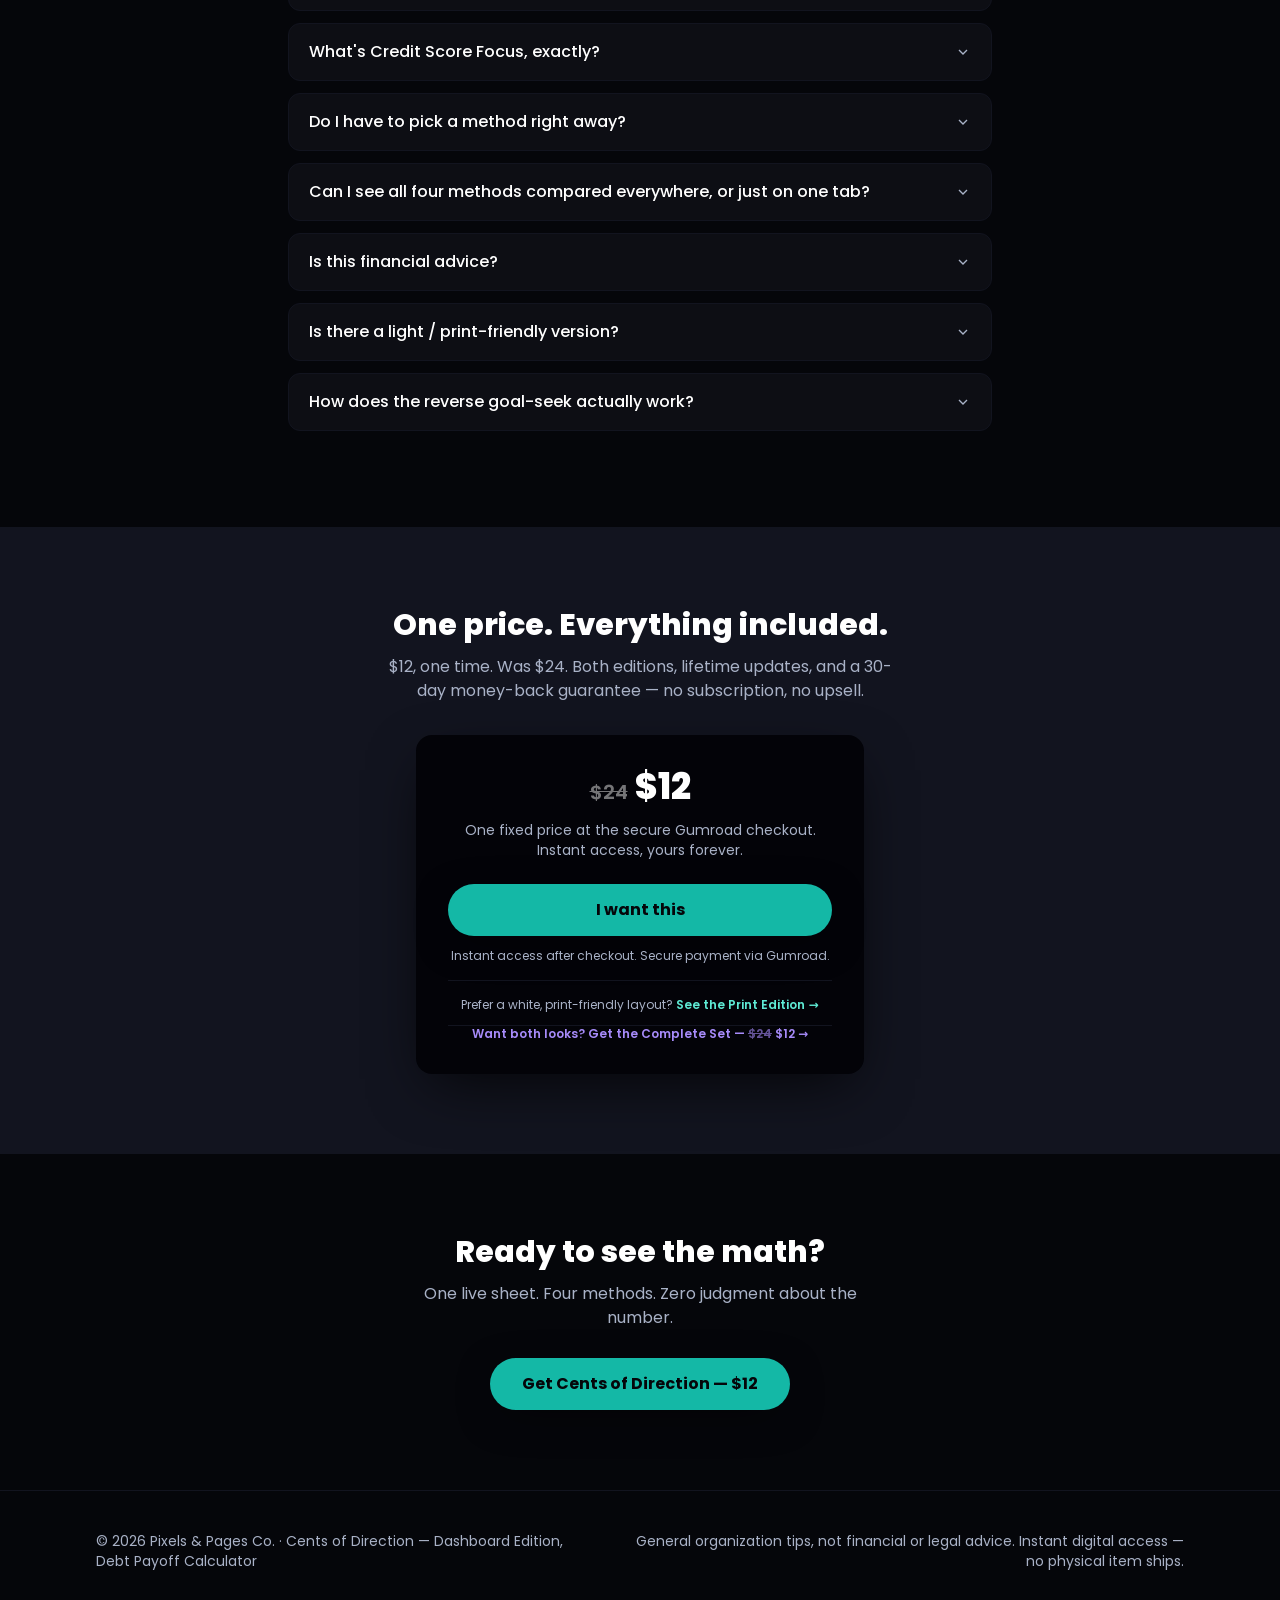
==== commit 64e6cdb2: "Add guarantee, first-run expectations and the free-alternative answer Trust and refund-prevention co" ====
--- a/cents-of-direction-dark-gumroad.html
+++ b/cents-of-direction-dark-gumroad.html
@@ -89,6 +89,7 @@
           <span class="inline-flex items-center gap-1.5">✓ Reverse goal-seek — no other tracker does this</span>
           <span class="inline-flex items-center gap-1.5">✓ 16 charts, 6 on the live Dashboard</span>
           <span class="inline-flex items-center gap-1.5">✓ Yours forever, incl. updates</span>
+          <span class="inline-flex items-center gap-1.5">✓ 30-day money-back guarantee</span>
         </div>
       </div>
       <div class="relative flex justify-center">
@@ -335,6 +336,27 @@
       </details>
       <details class="reveal group bg-bg-50 dark:bg-bg-850 border border-bg-100 dark:border-bg-800 rounded-xl px-5 py-4">
         <summary class="flex items-center justify-between font-medium text-bg-900 dark:text-white">
+          There are free debt spreadsheets — why pay for this?
+          <svg class="chev h-4 w-4 shrink-0 transition-transform text-bg-500" viewBox="0 0 24 24" fill="none" stroke="currentColor" stroke-width="2"><path d="M6 9l6 6 6-6"/></svg>
+        </summary>
+        <p class="mt-3 text-sm text-bg-200">Most free trackers run one direction: you enter a payment, they tell you a date. This one also runs backward — type the date you want to be debt-free and it solves the exact payment that gets you there, then compares Snowball, Avalanche and Credit Score Focus side by side on your real numbers. If that reverse calculation isn't something you need, a free tracker will serve you perfectly well.</p>
+      </details>
+      <details class="reveal group bg-bg-50 dark:bg-bg-850 border border-bg-100 dark:border-bg-800 rounded-xl px-5 py-4">
+        <summary class="flex items-center justify-between font-medium text-bg-900 dark:text-white">
+          Google shows a warning about a script — is that normal?
+          <svg class="chev h-4 w-4 shrink-0 transition-transform text-bg-500" viewBox="0 0 24 24" fill="none" stroke="currentColor" stroke-width="2"><path d="M6 9l6 6 6-6"/></svg>
+        </summary>
+        <p class="mt-3 text-sm text-bg-200">Yes, and it's expected. The solver runs on Google Apps Script, so before you copy the sheet Google tells you the attached script will be copied too, and the first time you run the solver it asks you to authorise it. That's Google's standard flow for any spreadsheet with a menu command. If you'd rather not authorise anything, the workbook still works as an ordinary spreadsheet — the one feature that needs the script is the reverse solver.</p>
+      </details>
+      <details class="reveal group bg-bg-50 dark:bg-bg-850 border border-bg-100 dark:border-bg-800 rounded-xl px-5 py-4">
+        <summary class="flex items-center justify-between font-medium text-bg-900 dark:text-white">
+          I don't see the Cents of Direction menu
+          <svg class="chev h-4 w-4 shrink-0 transition-transform text-bg-500" viewBox="0 0 24 24" fill="none" stroke="currentColor" stroke-width="2"><path d="M6 9l6 6 6-6"/></svg>
+        </summary>
+        <p class="mt-3 text-sm text-bg-200">Give it a few seconds. Google draws custom menus after the rest of the sheet has finished loading, so on first open the menu shows up a moment later than everything else. If it still isn't there, reload the tab once.</p>
+      </details>
+      <details class="reveal group bg-bg-50 dark:bg-bg-850 border border-bg-100 dark:border-bg-800 rounded-xl px-5 py-4">
+        <summary class="flex items-center justify-between font-medium text-bg-900 dark:text-white">
           What's Credit Score Focus, exactly?
           <svg class="chev h-4 w-4 shrink-0 transition-transform text-bg-200" viewBox="0 0 24 24" fill="none" stroke="currentColor" stroke-width="2"><path d="M6 9l6 6 6-6"/></svg>
         </summary>
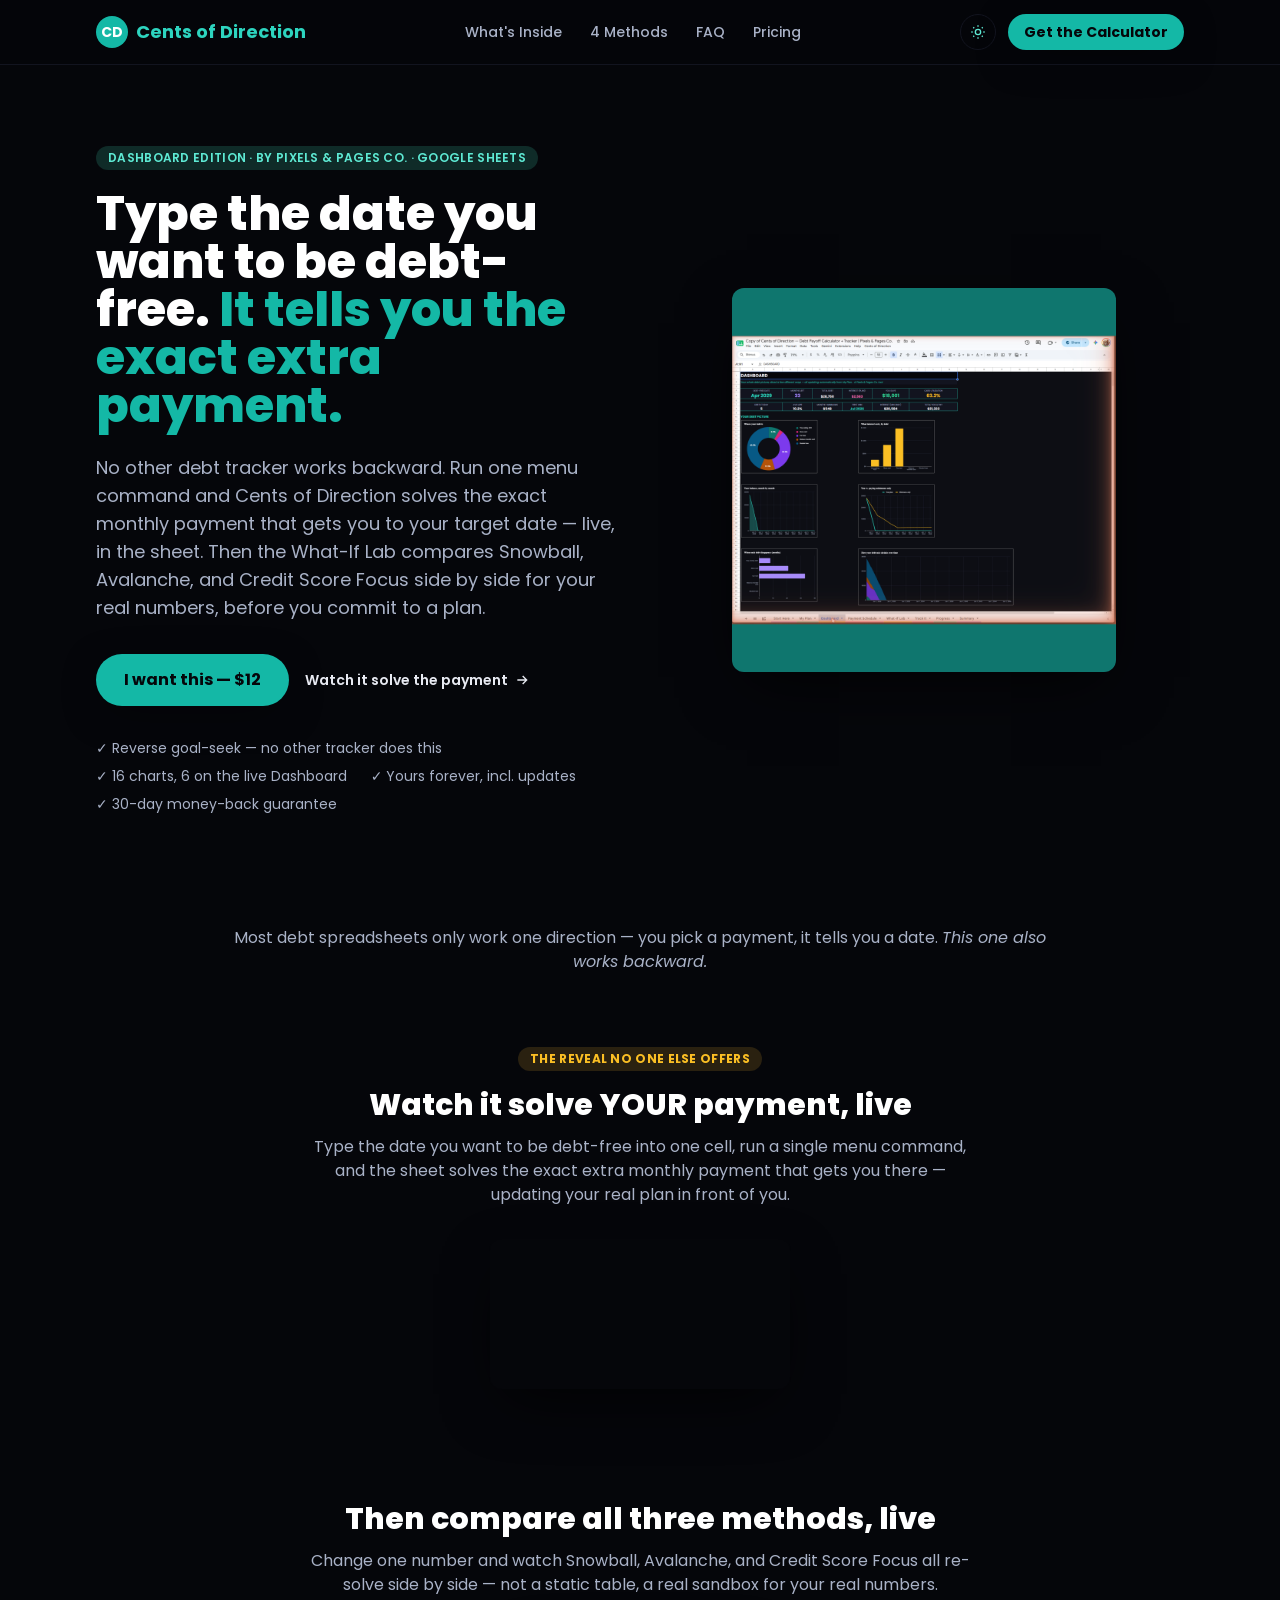
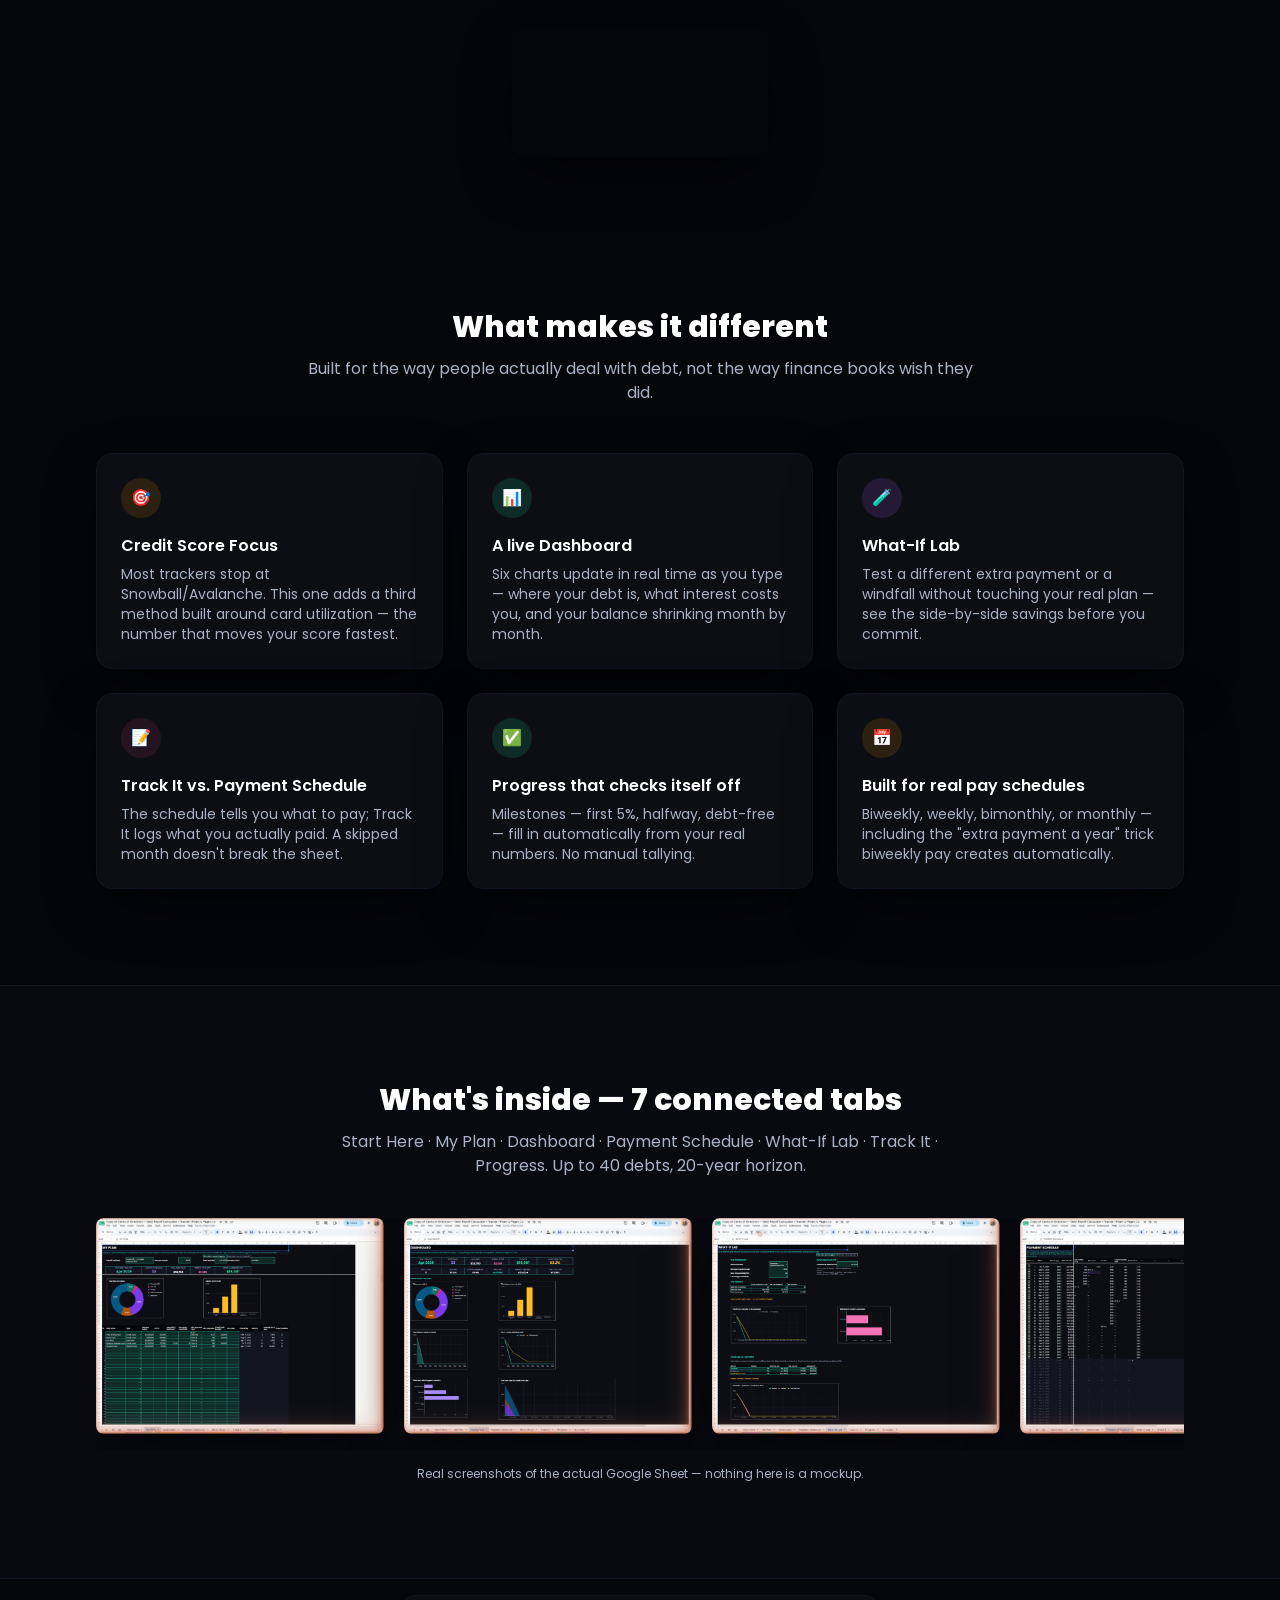
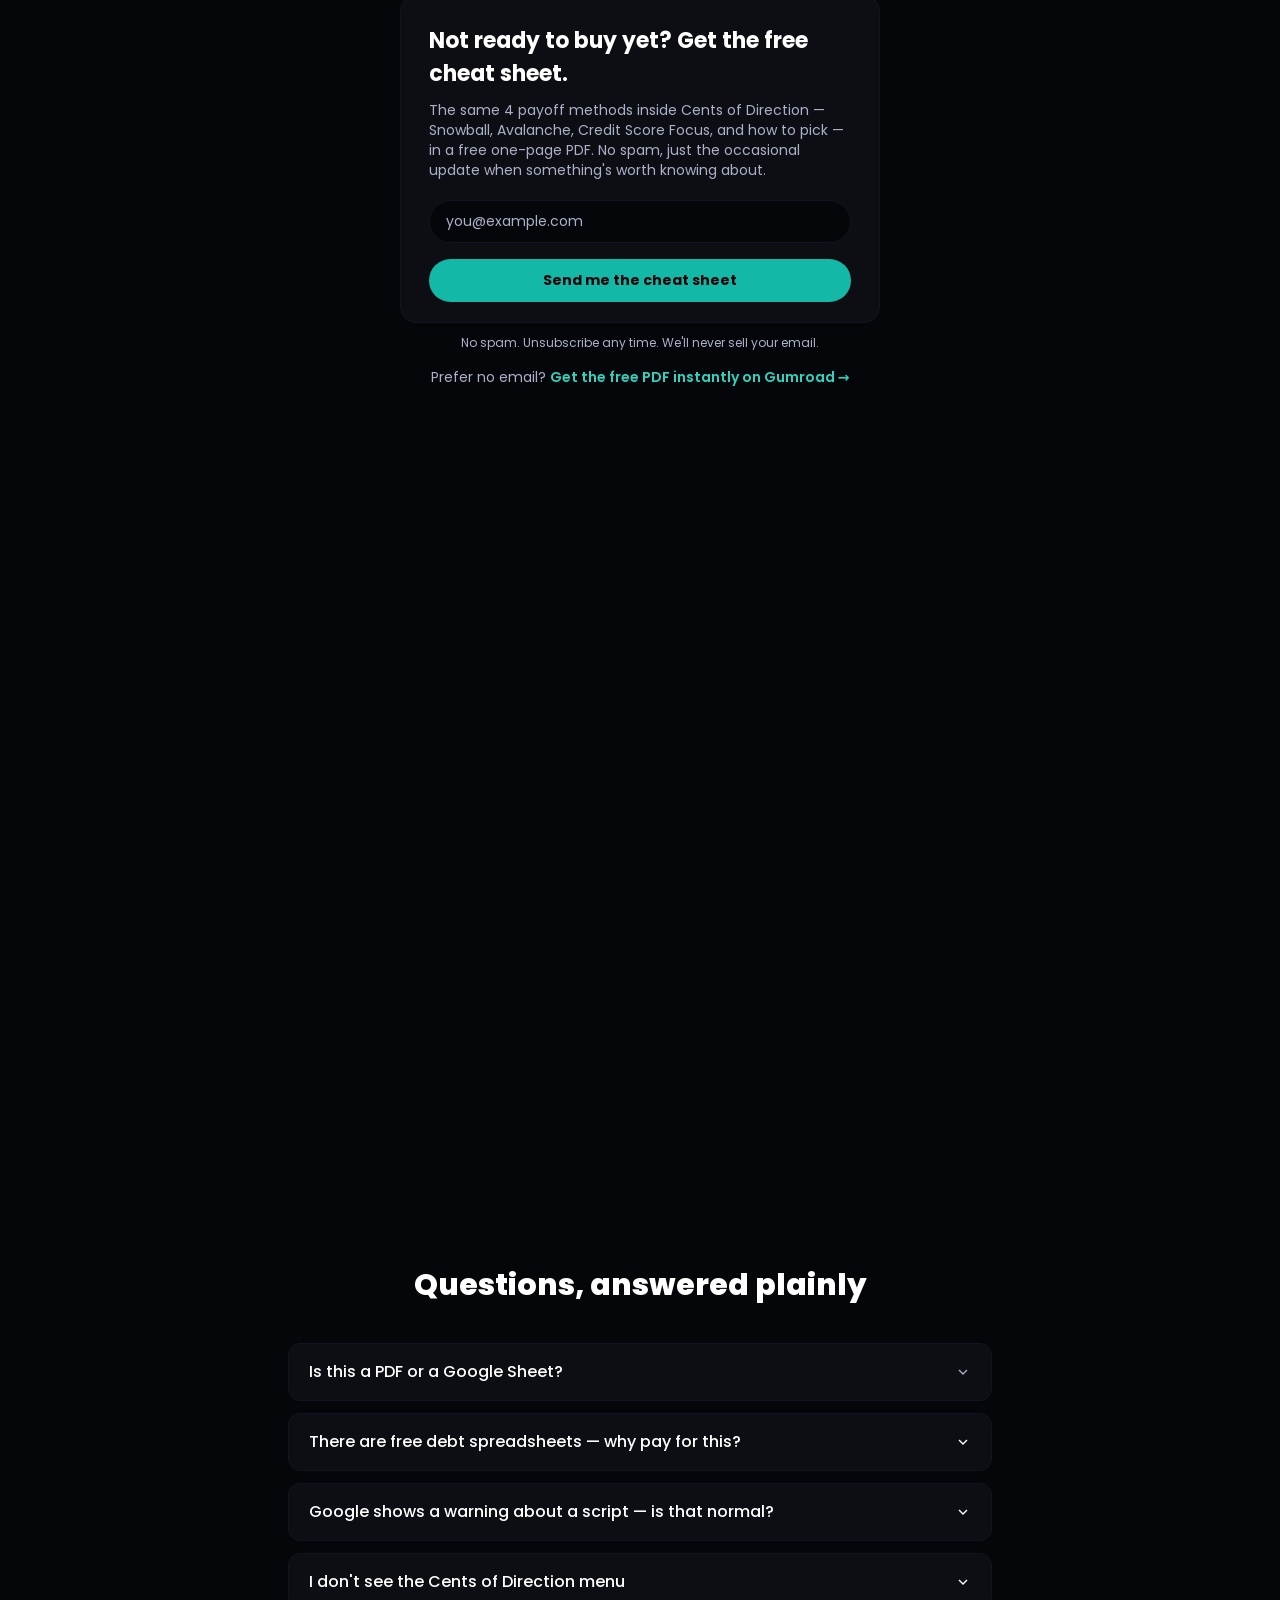
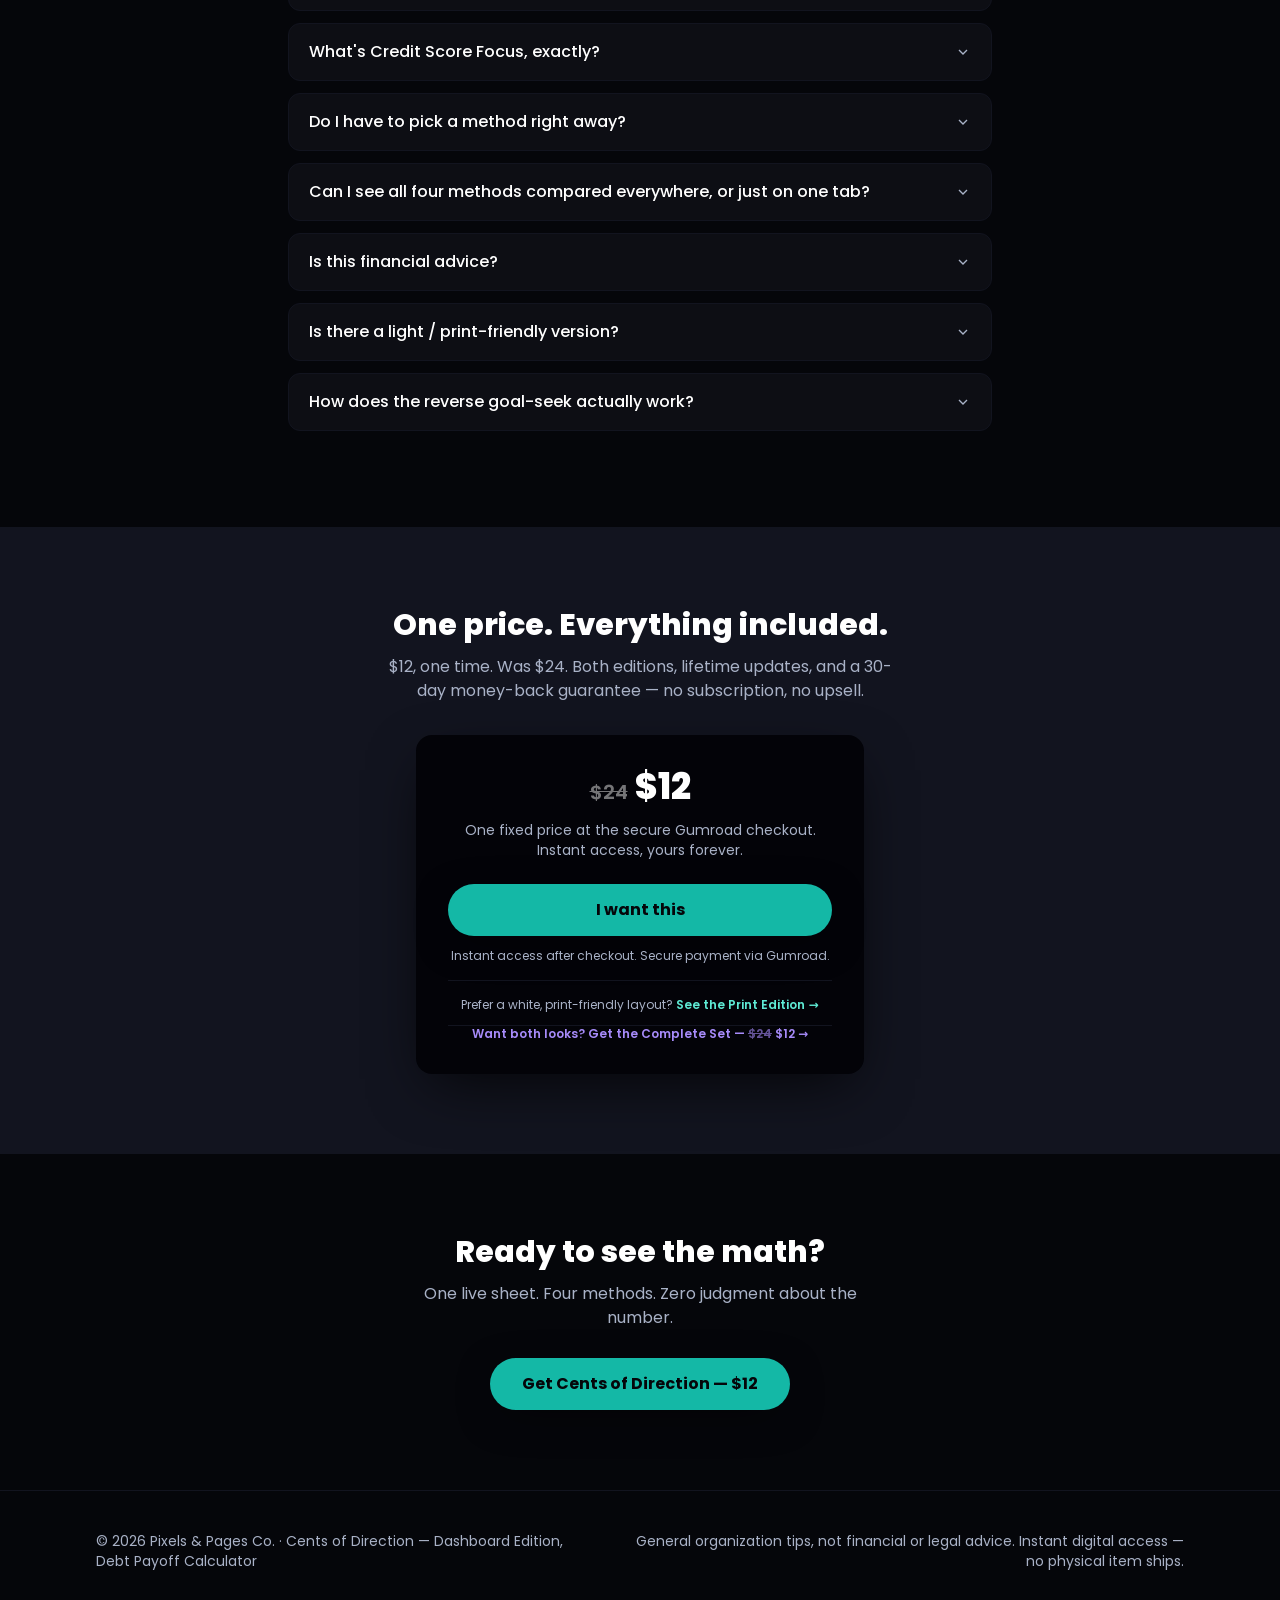
==== commit b0bf06f7: "Open checkout directly from CTAs (?wanted=true) Removes one click from the purchase path. Applied to" ====
--- a/cents-of-direction-dark-gumroad.html
+++ b/cents-of-direction-dark-gumroad.html
@@ -52,7 +52,7 @@
         <svg id="icon-sun" xmlns="http://www.w3.org/2000/svg" class="h-4 w-4 hidden" viewBox="0 0 24 24" fill="none" stroke="currentColor" stroke-width="2"><circle cx="12" cy="12" r="4"/><path d="M12 2v2M12 20v2M4.9 4.9l1.4 1.4M17.7 17.7l1.4 1.4M2 12h2M20 12h2M4.9 19.1l1.4-1.4M17.7 6.3l1.4-1.4"/></svg>
         <svg id="icon-moon" xmlns="http://www.w3.org/2000/svg" class="h-4 w-4" viewBox="0 0 24 24" fill="none" stroke="currentColor" stroke-width="2"><path d="M21 12.8A9 9 0 1 1 11.2 3a7 7 0 0 0 9.8 9.8Z"/></svg>
       </button>
-      <a href="https://trevster64.gumroad.com/l/cfpmz" data-goatcounter-click="checkout-open-dashboard" class="hidden sm:inline-flex items-center rounded-full bg-teal-500 hover:bg-teal-400 text-bg-900 text-sm font-bold px-4 py-2 shadow-soft transition-colors">
+      <a href="https://trevster64.gumroad.com/l/cfpmz?wanted=true" data-goatcounter-click="checkout-open-dashboard" class="hidden sm:inline-flex items-center rounded-full bg-teal-500 hover:bg-teal-400 text-bg-900 text-sm font-bold px-4 py-2 shadow-soft transition-colors">
         Get the Calculator
       </a>
     </div>
@@ -77,7 +77,7 @@
           No other debt tracker works backward. Run one menu command and Cents of Direction solves the exact monthly payment that gets you to your target date — live, in the sheet. Then the What-If Lab compares Snowball, Avalanche, and Credit Score Focus side by side for your real numbers, before you commit to a plan.
         </p>
         <div class="mt-8 flex flex-col sm:flex-row items-start sm:items-center gap-4">
-          <a href="https://trevster64.gumroad.com/l/cfpmz" data-goatcounter-click="checkout-open-dashboard" class="inline-flex items-center justify-center gap-2 rounded-full bg-teal-500 hover:bg-teal-400 text-bg-900 font-bold px-7 py-3.5 shadow-soft transition-transform hover:-translate-y-0.5">
+          <a href="https://trevster64.gumroad.com/l/cfpmz?wanted=true" data-goatcounter-click="checkout-open-dashboard" class="inline-flex items-center justify-center gap-2 rounded-full bg-teal-500 hover:bg-teal-400 text-bg-900 font-bold px-7 py-3.5 shadow-soft transition-transform hover:-translate-y-0.5">
         I want this — $12
       </a>
           <a href="#goalseek" class="inline-flex items-center gap-1.5 text-sm font-semibold text-bg-900 dark:text-bg-100 hover:text-teal-500">
@@ -411,7 +411,7 @@
       <div class="reveal mt-8 bg-white dark:bg-bg-950 rounded-2xl shadow-soft dark:shadow-softd max-w-md mx-auto p-6 sm:p-8">
         <p class="text-4xl font-extrabold text-bg-900 dark:text-white"><span style="text-decoration:line-through;opacity:.45;font-size:.55em;font-weight:600">$24</span> $12</p>
         <p class="mt-2 text-sm text-bg-200">One fixed price at the secure Gumroad checkout. Instant access, yours forever.</p>
-        <a href="https://trevster64.gumroad.com/l/cfpmz" data-goatcounter-click="checkout-open-dashboard" class="mt-6 w-full inline-flex items-center justify-center gap-2 rounded-full bg-teal-500 hover:bg-teal-400 text-bg-900 font-bold px-6 py-3.5 shadow-soft transition-transform hover:-translate-y-0.5">
+        <a href="https://trevster64.gumroad.com/l/cfpmz?wanted=true" data-goatcounter-click="checkout-open-dashboard" class="mt-6 w-full inline-flex items-center justify-center gap-2 rounded-full bg-teal-500 hover:bg-teal-400 text-bg-900 font-bold px-6 py-3.5 shadow-soft transition-transform hover:-translate-y-0.5">
         I want this
       </a>
         <p class="mt-3 text-xs text-bg-200">Instant access after checkout. Secure payment via Gumroad.</p>
@@ -419,7 +419,7 @@
           Prefer a white, print-friendly layout? <a href="cents-of-direction-light-gumroad.html" class="font-semibold text-teal-600 dark:text-teal-300 hover:underline">See the Print Edition →</a>
         </p>
         <p class="mt-3 pt-3 border-t border-bg-100 dark:border-bg-800 text-xs text-purple-400 font-semibold">
-          Want both looks? <a href="https://trevster64.gumroad.com/l/dnjsfa" data-goatcounter-click="checkout-open-bundle" class="hover:underline">Get the Complete Set — <span style="text-decoration:line-through;opacity:.6">$24</span> $12 →</a>
+          Want both looks? <a href="https://trevster64.gumroad.com/l/dnjsfa?wanted=true" data-goatcounter-click="checkout-open-bundle" class="hover:underline">Get the Complete Set — <span style="text-decoration:line-through;opacity:.6">$24</span> $12 →</a>
         </p>
       </div>
     </div>
@@ -429,7 +429,7 @@
   <section class="max-w-6xl mx-auto px-5 sm:px-8 py-16 md:py-20 text-center">
     <h2 class="reveal text-2xl sm:text-3xl font-extrabold text-bg-900 dark:text-white">Ready to see the math?</h2>
     <p class="reveal mt-3 text-bg-200 max-w-md mx-auto">One live sheet. Four methods. Zero judgment about the number.</p>
-    <a href="https://trevster64.gumroad.com/l/cfpmz" data-goatcounter-click="checkout-open-dashboard" class="reveal mt-7 inline-flex items-center justify-center gap-2 rounded-full bg-teal-500 hover:bg-teal-400 text-bg-900 font-bold px-8 py-3.5 shadow-soft transition-transform hover:-translate-y-0.5">
+    <a href="https://trevster64.gumroad.com/l/cfpmz?wanted=true" data-goatcounter-click="checkout-open-dashboard" class="reveal mt-7 inline-flex items-center justify-center gap-2 rounded-full bg-teal-500 hover:bg-teal-400 text-bg-900 font-bold px-8 py-3.5 shadow-soft transition-transform hover:-translate-y-0.5">
         Get Cents of Direction — $12
       </a>
   </section>
@@ -449,7 +449,7 @@
     <p class="font-semibold text-bg-900 dark:text-white">Cents of Direction</p>
     <p class="text-bg-200">$12 · Instant access</p>
   </div>
-  <a href="https://trevster64.gumroad.com/l/cfpmz" data-goatcounter-click="checkout-open-dashboard" class="shrink-0 inline-flex items-center rounded-full bg-teal-500 text-bg-900 font-bold text-sm px-5 py-2.5 shadow-soft">
+  <a href="https://trevster64.gumroad.com/l/cfpmz?wanted=true" data-goatcounter-click="checkout-open-dashboard" class="shrink-0 inline-flex items-center rounded-full bg-teal-500 text-bg-900 font-bold text-sm px-5 py-2.5 shadow-soft">
         Buy now
       </a>
 </div>
